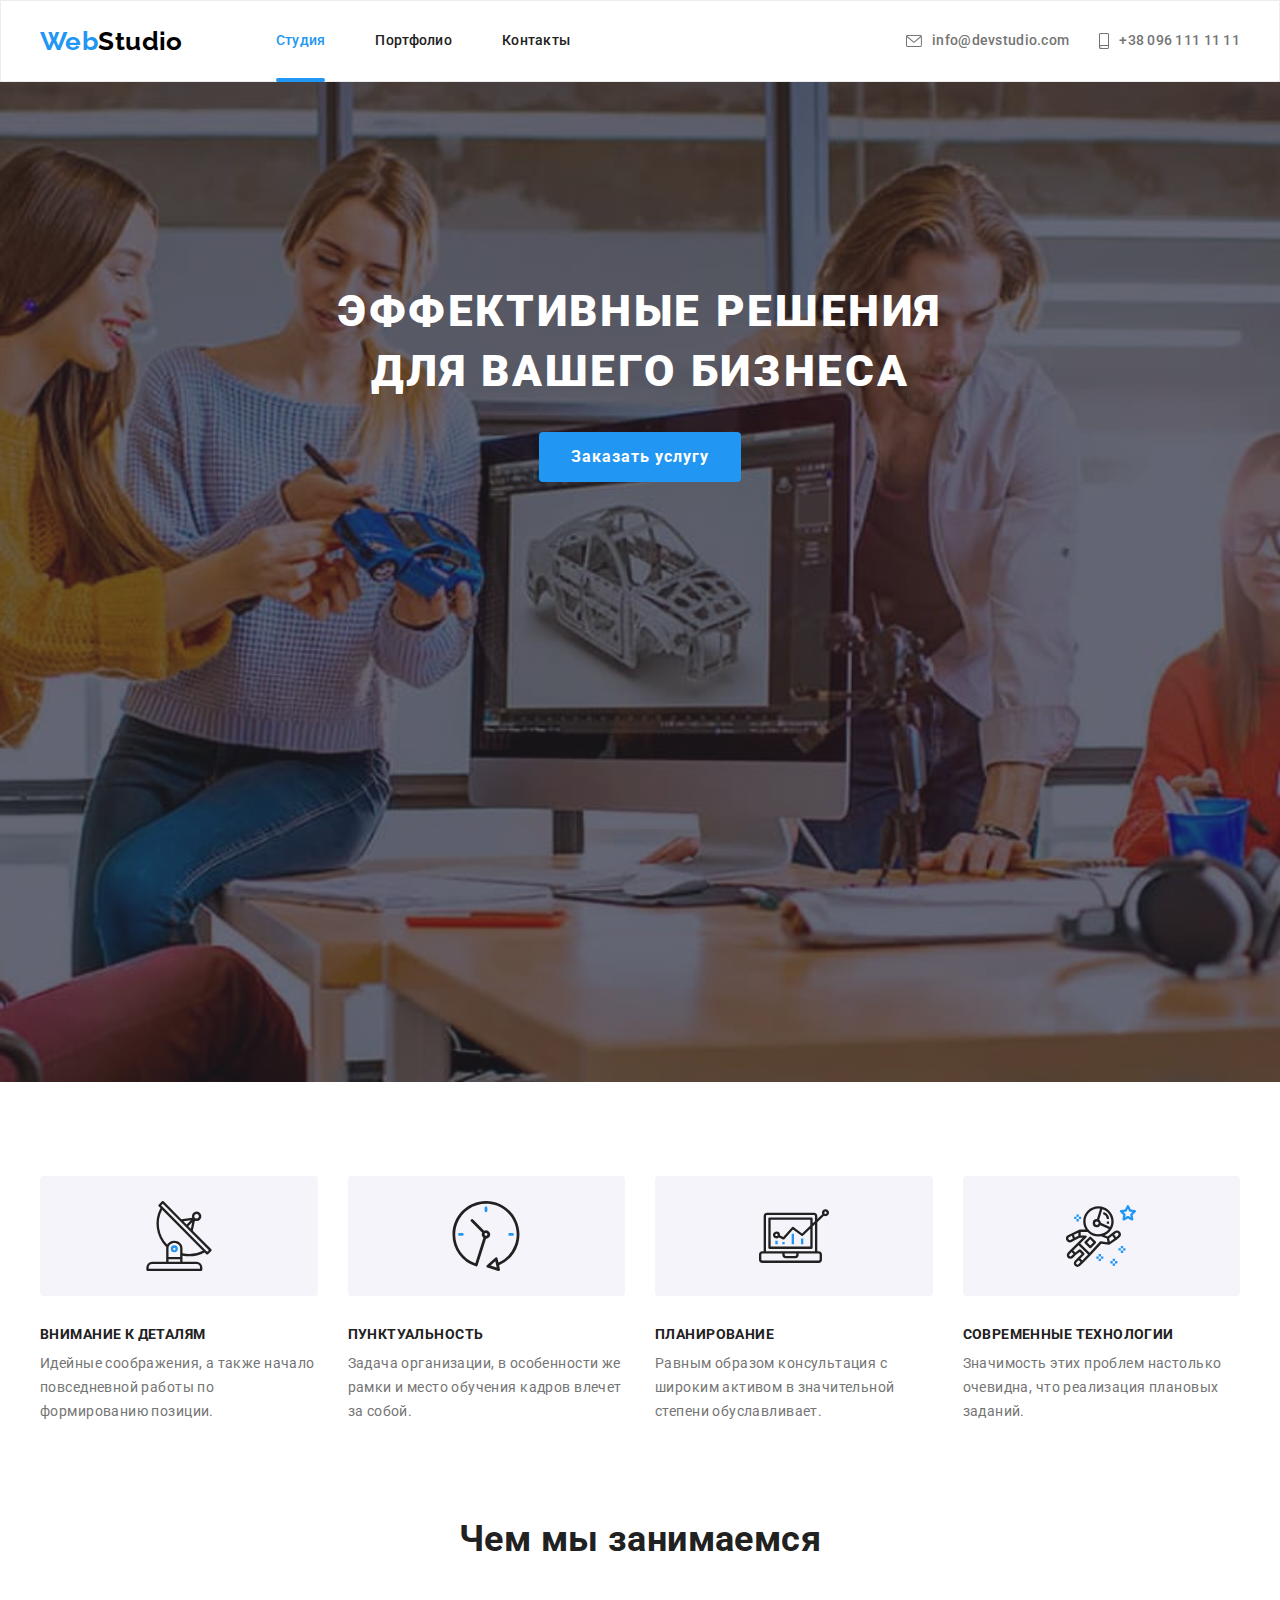
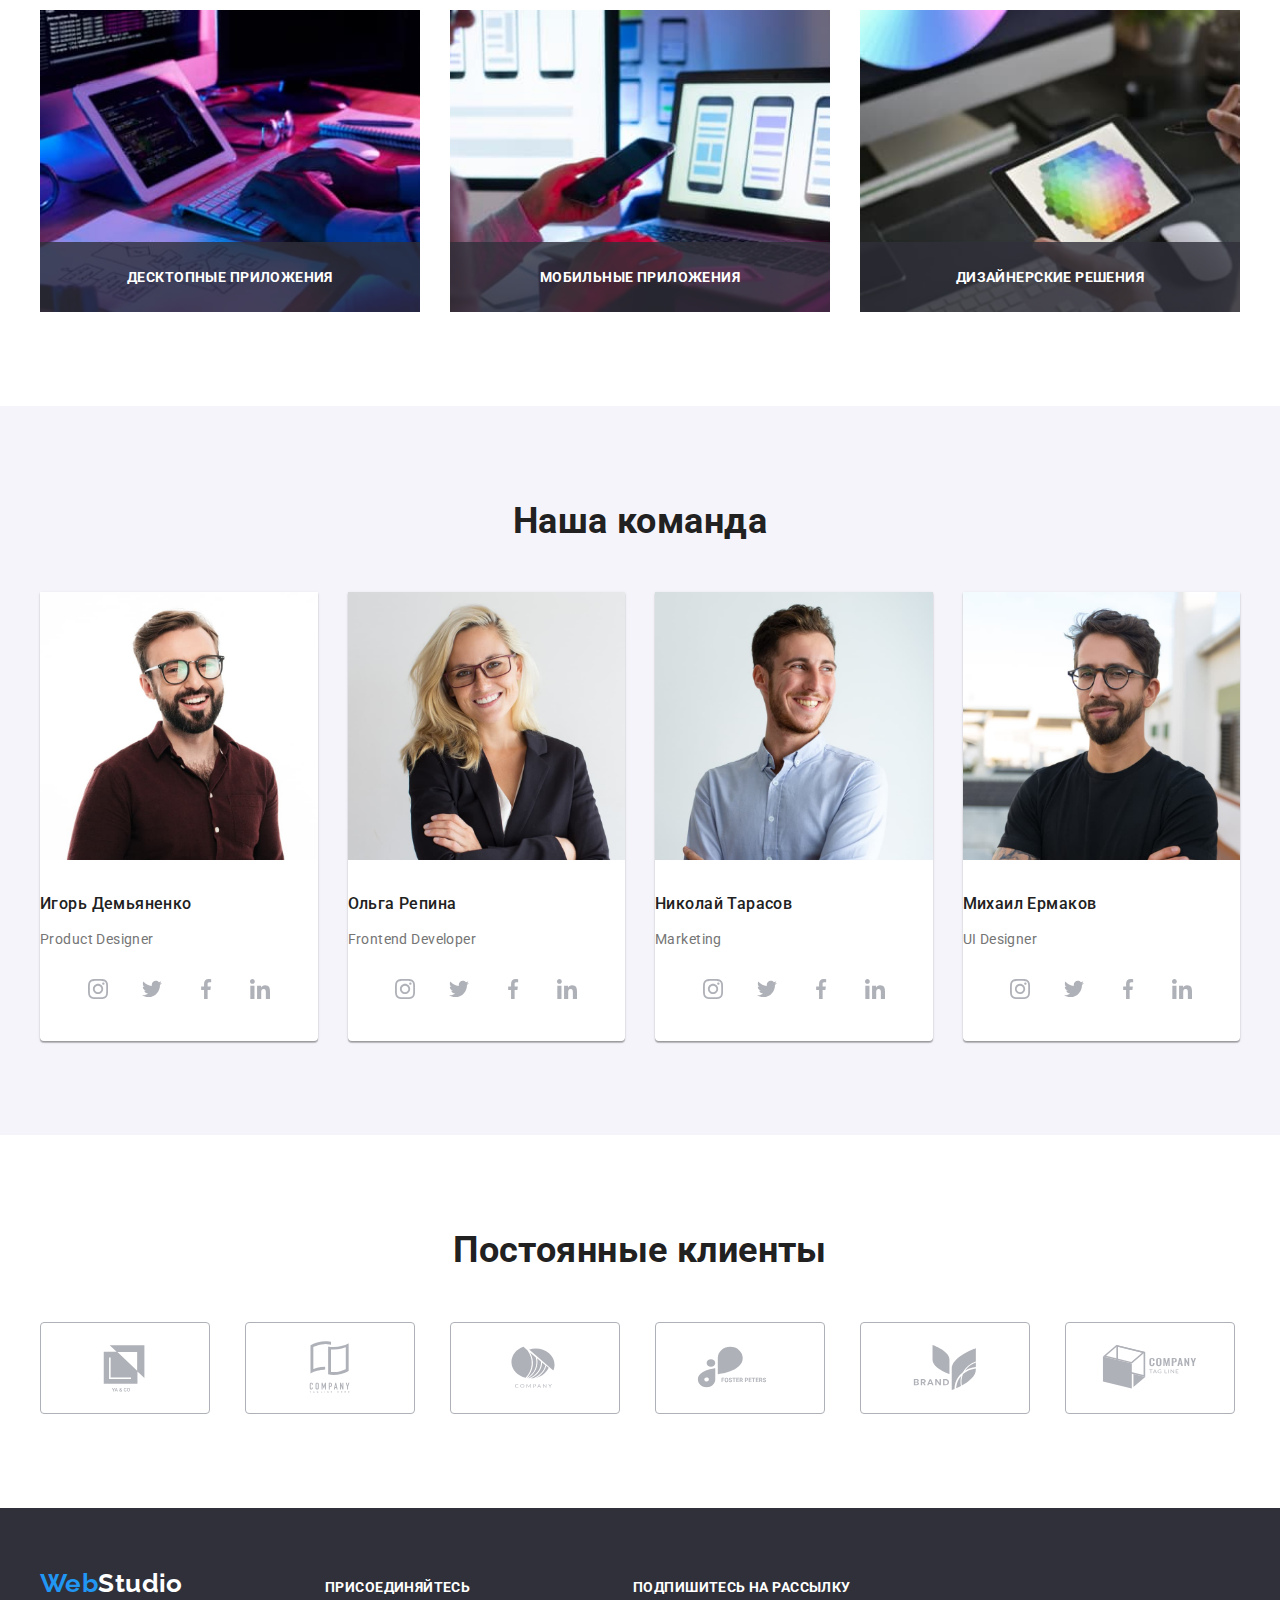
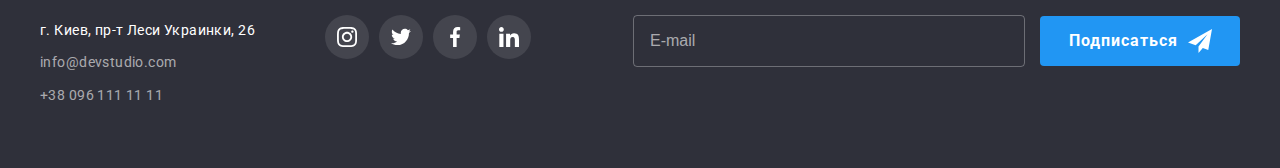
==== index.html @ 12bfe013 "добавляет BEM на хедер, героя, функции" ====
<!DOCTYPE html>
<html lang="ru">
<head>
    <meta charset="UTF-8">
    <meta http-equiv="X-UA-Compatible" content="IE=edge">
    <meta name="viewport" content="width=device-width, initial-scale=1.0">
    <title>Homework #2</title>
    <link rel="preconnect" href="https://fonts.googleapis.com">
    <link rel="preconnect" href="https://fonts.gstatic.com" crossorigin>
    <link href="https://fonts.googleapis.com/css2?family=Raleway:wght@700&family=Roboto:wght@400;500;700;900&display=swap" rel="stylesheet" />
    <link rel="stylesheet" href="https://cdnjs.cloudflare.com/ajax/libs/modern-normalize/1.1.0/modern-normalize.min.css" 
    integrity="sha512-wpPYUAdjBVSE4KJnH1VR1HeZfpl1ub8YT/NKx4PuQ5NmX2tKuGu6U/JRp5y+Y8XG2tV+wKQpNHVUX03MfMFn9Q==" 
    crossorigin="anonymous" referrerpolicy="no-referrer" />
    <link rel="stylesheet" href="./css/styles.css" />
</head>
<body>
    <!--Шапка-->
    <header class="header">
        <div class="header__container container">
            <nav class="header__nav">
                <a href="/" lang="en" class="logo link">
                    Web<span class="header__logo-part">Studio</span>
                </a>
  
                <ul class="header__list list">
                    <li class="header__item"> <a href="./index.html" class="header__link header__link--current link">Студия</a></li>
                    <li class="header__item"> <a href="./portfolio.html" class="header__link link">Портфолио</a></li>
                    <li class="header__item"> <a href="" class="header__link link">Контакты</a></li>
                </ul>
            </nav>
            <ul class="contacts list">
                <li lang="en" class="contacts__item"><a href="mailto:info@devstudio.com" class="contacts__link header__link link">
                    <svg class="contacts__icon" width="16" height="12"><use href="images/icons.svg#icon-envelope"></use></svg>
                    <span class="contacts__content">info@devstudio.com</span></a></li>
                <li class="contacts__item"><a href="tel:+380961111111" class="contacts__link header__link link">
                    <svg class="contacts__icon" width="10" height="16"><use href="images/icons.svg#icon-smartphone"></use></svg>
                    <span class="contacts__content">+38 096 111 11 11</span></a></li>
            </ul>
        </div>
    </header>
    <main>
        <!--Герой-->
        <section class="hero">
            <div class="hero__container container">
                <h1 class="hero__title title">Эффективные решения для вашего бизнеса</h1>
                <button type="button" class="button" data-modal-open>Заказать услугу</button>
            </div>
        </section>
            
        <!--Особенности-->
        <section class="features">
            <div class="features__container container">
            <h2 class="features__title title-hidden">Особенности</h2>
            <ul class="features__list list-section  list">
                <li class="features__item item">
                    <h3 class="features__title secondary-title title">Внимание к деталям</h3>
                    <p class="features__text text">Идейные соображения, а также начало повседневной работы по формированию позиции.</p>
                </li>
                <li class="features__item item">
                    <h3 class="features__title secondary-title title">Пунктуальность</h3>
                    <p class="features__text text">Задача организации, в особенности же рамки и место обучения кадров влечет за собой.</p>
                </li>
                <li class="features__item item">
                    <h3 class="features__title secondary-title title">Планирование</h3>
                    <p class="features__text text">Равным образом консультация с широким активом в значительной степени обуславливает.</p>
                </li>
                <li class="features__item item">
                    <h3 class="features__title secondary-title title">Современные технологии</h3>
                    <p class="features__text text">Значимость этих проблем настолько очевидна, что реализация плановых заданий.</p>
                </li>
            </ul>
            </div>
        </section>
        <!--Чем занимаются-->
        <section class="functions section">
            <div class="functions__container container">
            <h2 class="functions__title section-title title">Чем мы занимаемся</h2>
            <ul class="functions__section list-section list">
                <li class="functions__item item">
                    <h3 class="functions__label secondary-title title">Десктопные приложения</h3>
                    <img src="./images/box_1.jpg" alt="программирование" width="370"></li>
                <li class="functions__item item">
                    <h3 class="functions__label secondary-title title">Мобильные приложения</h3>
                    <img src="./images/box_2.jpg" alt="разработка мобильного дизайна" width="370"></li>
                <li class="functions__item item">
                    <h3 class="functions__label secondary-title title">Дизайнерские решения</h3>
                    <img src="./images/box_3.jpg" alt="подбор цветов на палитре" width="370"></li>
            </ul>
            </div>
        </section>
        <!--Команда-->
        <section class="team section">
            <div class="team__container container">
                <h2 class="team__title section-title title">Наша команда</h2>
                <ul class="team__list list-section list">
                    <li class="team__item item">
                        <img src="./images/team_card_1.jpg" alt="Член команды" width="270" class="team__foto">
                            <h3 class="team__name">Игорь Демьяненко</h3>
                            <p lang="en" class="team__text text">Product Designer</p>
                            <ul class="social-list list">
                                <li class="social-item">
                                    <a href="" class="social-link">
                                        <svg class="social-icon" width="20" height="20">
                                            <use href="./images/icons.svg#icon-instagram"></use>
                                        </svg>
                                    </a>
                                </li>
                                <li class="social-item">
                                    <a href="" class="social-link">
                                        <svg class="social-icon" width="20" height="20">
                                            <use href="./images/icons.svg#icon-twitter"></use>
                                        </svg>
                                    </a>
                                </li>
                                <li class="social-item">
                                    <a href="" class="social-link">
                                        <svg class="social-icon" width="20" height="20">
                                            <use href="./images/icons.svg#icon-facebook"></use>
                                        </svg>
                                    </a>
                                </li>
                                <li class="social-item">
                                    <a href="" class="social-link">
                                        <svg class="social-icon" width="20" height="20">
                                            <use href="./images/icons.svg#icon-linkedin"></use>
                                        </svg>
                                    </a>
                                </li>
                            </ul>
                        
                    </li>
                    <li class="team__item item">
                        <img src="./images/team_card_2.jpg" alt="Член команды" width="270" class="team__foto">
                            <h3 class="team__name">Ольга Репина</h3>
                            <p lang="en" class="team__text text">Frontend Developer</p>
                            <ul class="social-list list">
                                <li class="social-item">
                                    <a href="" class="social-link">
                                        <svg class="social-icon" width="20" height="20">
                                            <use href="./images/icons.svg#icon-instagram"></use>
                                        </svg>
                                    </a>
                                </li>
                                <li class="social-item">
                                    <a href="" class="social-link">
                                        <svg class="social-icon" width="20" height="20">
                                            <use href="./images/icons.svg#icon-twitter"></use>
                                        </svg>
                                    </a>
                                </li>
                                <li class="social-item">
                                    <a href="" class="social-link">
                                        <svg class="social-icon" width="20" height="20">
                                            <use href="./images/icons.svg#icon-facebook"></use>
                                        </svg>
                                    </a>
                                </li>
                                <li class="social-item">
                                    <a href="" class="social-link">
                                        <svg class="social-icon" width="20" height="20">
                                            <use href="./images/icons.svg#icon-linkedin"></use>
                                        </svg>
                                    </a>
                                </li>
                            </ul>
                        
                    </li>
                    <li class="team__item item">
                        <img src="./images/team_card_3.jpg" alt="Член команды" width="270" class="team__foto">
                            <h3 class="team__name">Николай Тарасов</h3>
                            <p lang="en" class="team__text text">Marketing</p>
                            <ul class="social-list list">
                                <li class="social-item">
                                    <a href="" class="social-link">
                                        <svg class="social-icon" width="20" height="20">
                                            <use href="./images/icons.svg#icon-instagram"></use>
                                        </svg>
                                    </a>
                                </li>
                                <li class="social-item">
                                    <a href="" class="social-link">
                                        <svg class="social-icon" width="20" height="20">
                                            <use href="./images/icons.svg#icon-twitter"></use>
                                        </svg>
                                    </a>
                                </li>
                                <li class="social-item">
                                    <a href="" class="social-link">
                                        <svg class="social-icon" width="20" height="20">
                                            <use href="./images/icons.svg#icon-facebook"></use>
                                        </svg>
                                    </a>
                                </li>
                                <li class="social-item">
                                    <a href="" class="social-link">
                                        <svg class="social-icon" width="20" height="20">
                                            <use href="./images/icons.svg#icon-linkedin"></use>
                                        </svg>
                                    </a>
                                </li>
                            </ul>
                        
                    </li>
                    <li class="team__item item">
                        <img src="./images/team_card_4.jpg" alt="Член команды" width="270" class="team__foto">
                            <h3 class="team__name">Михаил Ермаков</h3>
                            <p lang="en" class="team__text text">UI Designer</p>
                            <ul class="social-list list">
                                <li class="social-item">
                                    <a href="" class="social-link">
                                        <svg class="social-icon" width="20" height="20">
                                            <use href="./images/icons.svg#icon-instagram"></use>
                                        </svg>
                                    </a>
                                </li>
                                <li class="social-item">
                                    <a href="" class="social-link">
                                        <svg class="social-icon" width="20" height="20">
                                            <use href="./images/icons.svg#icon-twitter"></use>
                                        </svg>
                                    </a>
                                </li>
                                <li class="social-item">
                                    <a href="" class="social-link">
                                        <svg class="social-icon" width="20" height="20">
                                            <use href="./images/icons.svg#icon-facebook"></use>
                                        </svg>
                                    </a>
                                </li>
                                <li class="social-item">
                                    <a href="" class="social-link">
                                        <svg class="social-icon" width="20" height="20">
                                            <use href="./images/icons.svg#icon-linkedin"></use>
                                        </svg>
                                    </a>
                                </li>
                            </ul>
                        
                    </li>
                </ul>
            </div>
        </section>

        <!-- Постоянные клиенты -->
        <section class="clients section">
            <div class="container">
                <h2 class="section-title title">Постоянные клиенты</h2>
                <ul class="list-section list">
                    <li class="clients-item item">
                        <a href="" class="clients-link link">
                            <svg class="clients-icon" width="106" height="60">
                                <use href="./images/icons.svg#icon-logo_company_1"></use>
                            </svg>
                        </a></li>
                    <li class="clients-item item">
                        <a href="" class="clients-link link">
                            <svg class="clients-icon" width="106" height="60">
                                <use href="./images/icons.svg#icon-logo_company_2"></use>
                            </svg>
                        </a></li>
                    <li class="clients-item item">
                        <a href="" class="clients-link link">
                            <svg class="clients-icon" width="106" height="60">
                                <use href="./images/icons.svg#icon-logo_company_3"></use>
                            </svg>
                        </a></li>
                    <li class="clients-item item">
                        <a href="" class="clients-link link">
                            <svg class="clients-icon" width="106" height="60">
                                <use href="./images/icons.svg#icon-logo_company_4"></use>
                            </svg>
                        </a></li>
                    <li class="clients-item item">
                        <a href="" class="clients-link link">
                            <svg class="clients-icon" width="106" height="60">
                                <use href="./images/icons.svg#icon-logo_company_5"></use>
                            </svg>
                        </a></li>
                    <li class="clients-item item">
                        <a href="" class="clients-link link">
                            <svg class="clients-icon" width="106" height="60">
                                <use href="./images/icons.svg#icon-logo_company_6"></use>
                            </svg>
                        </a></li>
                </ul>
            </div>
        </section>
    </main>
    <!--Подвал-->
    <footer class="footer">
        <div class="footer-container container">
            <div class="footer-box">
                <a href="/" lang="en" class="link logo">
                    Web<span class="footer__logo-part">Studio</span>
                </a>
                <address class="address">
                    <ul class="address-list list">
                        <li class="address-item"><a href="https://goo.gl/maps/B9Vz4qunZjv2nFq8A" target="_blank" rel="noreferrer noopener" class="address-link link adds">г. Киев, пр-т Леси Украинки, 26</a></li>
                        <li lang="en" class="address-item" ><a href="mailto:info@devstudio.com" class="address-link link">info@devstudio.com</a></li>
                        <li class="address-item"><a href="tel:+380961111111" class="address-link link">+38 096 111 11 11</a></li>
                    </ul>  
                </address>
            </div>
            <div class="footer-social footer-box">
                <h3 class="footer-title secondary-title title">присоединяйтесь</h3>
                <ul class="social-list list">
                    <li class="social-item">
                        <a href="" class="social-link">
                            <svg class="social-icon" width="20" height="20">
                                <use href="./images/icons.svg#icon-instagram"></use>
                            </svg>
                        </a>
                    </li>
                    <li class="social-item">
                        <a href="" class="social-link">
                            <svg class="social-icon" width="20" height="20">
                                <use href="./images/icons.svg#icon-twitter"></use>
                            </svg>
                        </a>
                    </li>
                    <li class="social-item">
                        <a href="" class="social-link">
                            <svg class="social-icon" width="20" height="20">
                                <use href="./images/icons.svg#icon-facebook"></use>
                            </svg>
                        </a>
                    </li>
                    <li class="social-item">
                        <a href="" class="social-link">
                            <svg class="social-icon" width="20" height="20">
                                <use href="./images/icons.svg#icon-linkedin"></use>
                            </svg>
                        </a>
                    </li>
                </ul>
            </div>
            <form action="#" class="footer-form">
                <p class="footer-title secondary-title title">Подпишитесь на рассылку</p>
                <input class="footer-form-input" type="email" placeholder="E-mail">
                <button type="submit" class="footer-form-btn hero-button button">Подписаться
                        <svg class="footer-form-icon" width="24" height="24">
                            <use href="./images/icons.svg#icon-send"></use>
                        </svg>
                </button>
            </form>
        </div>
    </footer>

    <!-- Модальное окно -->
    <div class="backdrop is-hidden" data-modal>
        <div class="modal">
            <button type="button" class="btn-close" data-modal-close>
                <svg class="btn-close-icon" width="18" height="18">
                    <use href="./images/icons.svg#icon-close-btn"></use>
                </svg>
            </button>

        <form action="#" class="form">
            <p class="form-title">Оставьте свои данные, мы вам перезвоним</p>
            <div class="form-field">
                <label for="name" class="form-label">Имя</label>
                <input type="text" class="form-input" name="name" id="name">
                    <svg class="form-icon" width="18" height="18">
                        <use href="./images/icons.svg#icon-person"></use>
                    </svg>
            </div>

            <div class="form-field">
                <label for="tel" class="form-label">Телефон</label>
                <input type="tel" class="form-input" name="tel" id="tel">
                    <svg class="form-icon" width="18" height="18">
                        <use href="./images/icons.svg#icon-phone"></use>
                    </svg>
            </div>

            <div class="form-field">
                <label for="mail" class="form-label">Почта</label>
                <input type="email" class="form-input" name="mail" id="mail">
                    <svg class="form-icon" width="18" height="18">
                        <use href="./images/icons.svg#icon-email"></use>
                    </svg>
            </div>

            <div class="form-field comment">
                <label for="comment" class="form-label">Комментарий</label>
                <textarea class="form-comment" name="comment" id="comment" rows="10" placeholder="Введите текст"></textarea>
            </div>

            <label class="form-policy">
                <input class="checkbox" type="checkbox" name="policy">
                <span class="checkbox-icon">
                </span>
                Соглашаюсь с рассылкой и принимаю <a href="">Условия договора</a>
            </label>
            
            <button type="submit" class="form-btn hero-button button">Отправить</button>
        </form>
        </div>
    </div>

    <script src="./js/modal.js"></script>
    
</body>
</html>
---- css/styles.css ----
/* цвет заголовков #212121 */
/* цвет текста #757575 */
/* белый  #FFFFFF */
/* акцент #2196F3*/

:root {
    --primary-text-color: #757575;
    --title-text-color: #212121;
    --accent-color: #2196F3;
    --primery-bg-color: #FFFFFF;
    --secondary-bg-color: #2F303A;
    --additional-bg-color: #F5F4FA;
    --header-logo-color: #000;
    --social-icon-color: #AFB1B8;
    --overlay-color: rgba(33, 150, 243, 0.9);
    --functions-bg-color: rgba(47, 48, 58, 0.8);
    --gradient-color: rgba(47, 48, 58, 0.4);
    --address-color: rgba(255, 255, 255, 0.6);
    --social-link-bg-color: rgba(255, 255, 255, 0.1);
    --backdrop-bg-color: rgba(0, 0, 0, 0.2);
    --textarea-color: rgba(117, 117, 117, 0.5);
    --form-border-color: rgba(33, 33, 33, 0.2);
    --card-gap: 30px;
    --card-item: 3;
    --timing-function: cubic-bezier(0.4, 0, 0.2, 1);
    --transit-time: 250ms;
} 

/* Reset */

p, h1, h2, h3 {
    margin: 0;
}

.link {
    display: block;
    text-decoration: none;
    color: inherit;
}
 
.list {
    list-style: none;
    padding: 0;
    margin: 0;
}

.list-section {
    display: flex;
    flex-wrap: wrap;
    margin-top: calc(-1 * var(--card-gap));
    margin-left: calc(-1 * var(--card-gap));
}

img {
    display: block;
    width: 100%;
    height: auto;
}

input,
textarea {
    outline: none;
}

body {
    margin: 0;
    color: var(--primary-text-color);
    background-color: var(--primery-bg-color);
    font-family: 'Roboto', sans-serif;
    font-style: normal;
    font-weight: 400;
    font-size: 14px;
    line-height: 1.71;
    letter-spacing: 0.03em;
}

.title {
    color: var(--title-text-color);
    padding: 0;
    margin: 0;

}

.title-hidden {
    position: absolute;
    white-space: nowrap;
    width: 1px;
    height: 1px;
    margin: -1px;
    padding: 0;
    overflow: hidden;
    border: 0;
    clip: rect(0 0 0 0);
    clip-path: inset(50%);
}

.button { 
    padding: 10px 32px;
    cursor: pointer;
    border-radius: 4px;
    border-width: 0;
    font-weight: 700;
    font-size: 16px;
    line-height: 1.87;
    align-items: center;
    letter-spacing: 0.06em;
    font-family: inherit;
    color: var(--primery-bg-color);
    background-color: var(--accent-color);
    transition: background-color var(--transit-time) var(--timing-function);
} 

.button:hover,
.button:focus {
    background-color: #188CE8;   
}

.container {
    margin-left: auto;
    margin-right: auto;
    width: 1200px;
    padding-left: 15px;
    padding-right: 15px;
}



/* -------- Header ------- */

.header {
    border: 1px solid #ECECEC;
}

.header__container {
    display: flex;
    align-items: center;
}

.header__nav {
    display: flex;
    align-items: center;
}


/* Logo */

.logo {
    color: var(--accent-color);
    font-family: "Raleway", sans-serif;
    font-weight: 700;
    font-size: 26px;
    line-height: 1.19;
}

.header__logo-part {
    color: var(--header-logo-color);
}


/* navigation */

.header__list {
    display: flex;
    align-items: center;
    margin-left: 93px;
    color: var(--title-text-color);
}

.header__item:not(:last-child) {
    margin-right: 50px;
}

.header__link {
    position: relative;
    padding-top: 32px;
    padding-bottom: 32px;
    font-weight: 500;
    font-size: 14px;
    line-height: 1.14;
    letter-spacing: 0.02em;
    transition: color var(--transit-time) var(--timing-function);
}

.header__link--current::after {
    position: absolute;
    display: block;
    left: 0;
    bottom: -1px;
    content: "";
    height: 4px;
    width: 100%;
    background-color: currentColor;
    border-radius: 2px;
}

.header__link:hover,
.header__link:focus,
.header__link--current {
    color: var(--accent-color);
}

/* contacts header*/

.contacts {
    display: flex;
    align-items: center;
    margin-left: auto;
} 

.contacts__item:not(:last-child) {
    margin-right: 30px;
}

.contacts__link {
    display: flex;
    align-items: center;
}

.contacts__icon {
    margin-right: 10px;
    fill: currentColor;
}

/* Section hero */

.hero {
    padding-top: 200px;
    padding-bottom: 200px;
    text-align: center;
    max-width: 1600px;
    height: 600px;
    margin-left: auto;
    margin-right: auto;
    background-color: var(--secondary-bg-color);
    background-image: 
    linear-gradient(var(--gradient-color), var(--gradient-color)),
    url('../images/overlay_img.jpg');
    background-repeat: no-repeat;
    background-position: center;
    background-size: cover;
}
.hero__title {
    max-width: 696px;
    margin-bottom: 30px;
    margin-right: auto;
    margin-left: auto;
    color: var(--primery-bg-color);
    font-weight: 900;
    font-size: 44px;
    line-height: 1.36;
    letter-spacing: 0.06em;
    text-transform: uppercase;
}


/* Section features */

.features {
    padding-top: 94px;
    --card-item: 4;
}

.features__item::before {
    display: block;
    content: "";
    height: 120px;
    border-radius: 4px;
    margin-bottom: var(--card-gap);
    background-size: 70px;
    background-repeat: no-repeat;
    background-position: center;
    background-color: var(--additional-bg-color);
}

.features__item:nth-child(1)::before {
    background-image: url('../images/antenna.svg');
}
.features__item:nth-child(2)::before {
    background-image: url('../images/clock.svg');
}
.features__item:nth-child(3)::before {
    background-image: url('../images/diagram.svg');
}
.features__item:nth-child(4)::before {
    background-image: url('../images/astronaut.svg');
}

.item {
    flex-basis: calc(100% / var(--card-item) - var(--card-gap));
    margin-top: var(--card-gap);
    margin-left: var(--card-gap);
} 

.secondary-title {
    margin-bottom: 10px;
    font-size: 14px;
    line-height: 1.17;
    text-transform: uppercase;
}

/* Section functions */

.section {
    padding-top: 94px;
    padding-bottom: 94px;
}

.section-title {
    margin-bottom: 50px;
    font-size: 36px;
    line-height: 1.17;
    text-align: center;
}

.functions__item {
    position: relative;
}

.functions__label {
    position: absolute;
    bottom: 0;
    margin-bottom: 0;
    text-align: center;
    padding: 27px 0;
    width: 100%;
    color: var(--primery-bg-color);
    background-color: var(--functions-bg-color);
}


/* Section team */ 

.team {
    background-color: var(--additional-bg-color);
    --card-item: 4;
}

.team__item {
    background-color: var(--primery-bg-color);
    padding-bottom: 30px;
    box-shadow: 0px 1px 3px rgba(0, 0, 0, 0.12), 0px 1px 1px rgba(0, 0, 0, 0.14), 0px 2px 1px rgba(0, 0, 0, 0.2);
    border-radius: 0px 0px 4px 4px;
}

.team__foto {
    margin-bottom: var(--card-gap);
}

.team__name {
    margin-bottom: 10px;
    color: var(--title-text-color);
    font-weight: 500;
}

.team-text,
.team-name {
    font-size: 16px;
    line-height: 1.19;
    text-align: center;
}

/* Social */

.social-list {
    display: flex;
    justify-content: center;
    margin-top: 16px;
}

.social-item:not(:last-child) {
    margin-right: 10px;
}

.social-link {
    display: flex;
    justify-content: center;
    align-items: center;
    width: 44px;
    height: 44px;
    border-radius: 50%;
    background-color: var(--primery-bg-color);
    color: var(--social-icon-color);
    transition: background-color var(--transit-time) var(--timing-function),
    color var(--transit-time) var(--timing-function);
}

.social-icon {
    fill: currentColor;
}

.social-link:hover,
.social-link:focus {
    background-color: var(--accent-color);
    color: var(--primery-bg-color);
}


/* Section clients */

.clients {
    --card-item: 6; 
}

.clients-link {
    display: flex;
    justify-content: center;
    align-items: center;
    width: 170px;
    height: 92px;
    border: 1px solid var(--social-icon-color);
    box-sizing: border-box;
    border-radius: 4px;
    color: var(--social-icon-color);
    transition: border-color var(--transit-time) var(--timing-function),
    color var(--transit-time) var(--timing-function);
}

.clients-icon {
    fill: currentColor;
}

.clients-link:hover,
.clients-link:focus {
    border-color: var(--accent-color);
    color: var(--accent-color);
}


/*--- footer ---*/

.footer {
    padding-top: 60px;
    padding-bottom: 60px;
    background-color: var(--secondary-bg-color);
}

.footer-container {
    display: flex;
    align-items: baseline;
}

.footer-box + .footer-box {
    margin-left: 70px;
}

.footer .logo {
    display: block;
    margin-bottom: 20px;
}

.footer__logo-part {
    color: var(--primery-bg-color);
}

.address {
    font-style: normal;
    font-size: 14px;
    line-height: 1.71;
}
.address-item:not(:last-child) {
    margin-bottom: 9px;
}
.address-link {
    color: var(--address-color);
    transition: color var(--transit-time) var(--timing-function);
}
.address-link.adds {
    color: var(--primery-bg-color);
}
.address-link:hover, 
.address-link:focus {
    color: var(--accent-color);
}

.footer-title {
    font-weight: 700;
    color: var(--primery-bg-color);
    margin-bottom: 20px;
}

.footer-social .social-link {
    background-color: var(--social-link-bg-color);
    color: var(--primery-bg-color);
    transition: background-color var(--transit-time) var(--timing-function);
}

.footer-social .social-link:hover,
.footer-social .social-link:focus {
    background-color: var(--accent-color);
}

/* footer-form */

.footer-form {
    margin-left: auto;
}

.footer-form-input::placeholder,
.footer-form-input {
    font-size: 16px;
    line-height: 1.25;
    color: var(--address-color);
}

.footer-form-input {
    min-width: 358px;
    padding: 15px 16px;
    border: 1px solid rgba(255, 255, 255, 0.3);
    border-radius: 4px;
    background-color: inherit;
    color: var(--primery-bg-color);
    transition: border var(--transit-time) var(--timing-function);
}

.footer-form-input:focus,
.footer-form-input:hover {
    border: 1px solid var(--accent-color);
}

.footer-form-btn {
    position: relative;
    margin-left: 12px;
    padding-left: 29px;
    padding-right: 62px;
}

.footer-form-icon {
    position: absolute;
    top: 50%;
    transform: translateY(-50%);
    margin-left: 10px;
}

/*--- modal window ---*/

.backdrop {
    position: fixed;
    top: 0;
    left: 0;
    width: 100%;
    height: 100%;
    background-color: var(--backdrop-bg-color);

    transition: visibility var(--transit-time) var(--timing-function),
    opacity var(--transit-time) var(--timing-function);
} 

.backdrop.is-hidden {
    visibility: hidden;
    opacity: 0;
    pointer-events: none;
}

.backdrop.is-hidden .modal {
    transform: translate(-50%, -50%) scale(1.1);
}

.modal,
.btn-close-icon {
    position: absolute;
    top: 50%;
    left: 50%;
}

.modal {
    width: 528px;
    min-height: 581px;
    padding: 40px;
    background-color: var(--primery-bg-color);
    border-radius: 4px;

    transform: translate(-50%, -50%) scale(1);
    transition: transform var(--transit-time) var(--timing-function);
}

.btn-close {
    position: absolute;
    top: 8px;
    right: 8px;
    width: 30px;
    height: 30px;
    padding: 0;
    margin-left: auto;
    background-color: var(--primery-bg-color);
    border: 1px solid rgba(0, 0, 0, 0.1);
    border-radius: 50%;
    color: var(--header-logo-color);
    transition: border-color var(--transit-time) var(--timing-function),
    color var(--transit-time) var(--timing-function);
}

.btn-close-icon {
    fill: currentColor;
    transform: translate(-50%, -50%); 
} 

.btn-close:hover,
.btn-close:focus {
    color: var(--accent-color);
}

/* Forma */

.form-title {
    margin-bottom: 12px;
    font-weight: 700;
    font-size: 20px;
    line-height: 1.15;
    text-align: center;
    color: var(--title-text-color);
}

.form-field {
    position: relative;
    display: flex;
    flex-direction: column;
    margin-bottom: 10px;
}

.form-label {
    margin-bottom: 4px;
    font-size: 12px;
    line-height: 1.17;
    letter-spacing: 0.01em;
}

.form-input {
    padding: 12px 11px 12px 42px;
    border: 1px solid var(--form-border-color);
    border-radius: 4px;
    transition: border var(--transit-time) var(--timing-function);
}

.form-input:focus,
.form-input:hover {
    border: 1px solid var(--accent-color);
}

.form-input:focus + .form-icon,
.form-input:hover + .form-icon {
    color: var(--accent-color);
}

.form-icon {
    position: absolute;
    top: 50%;
    left: 12px;
    display: inline-block;
    color: var(--title-text-color);
    fill: currentColor;
    transition: color var(--transit-time) var(--timing-function);
}

.form-field.comment {
    margin-bottom: 20px;
}

.form-comment::placeholder {
    font-size: 14px;
    line-height: 1.14;
    letter-spacing: 0.01em;
    color: var(--textarea-color);
}

.form-comment {
    resize: none;
    padding: 12px 16px;
    border: 1px solid var(--form-border-color);
    border-radius: 4px;
    transition: border var(--transit-time) var(--timing-function);
}

.form-comment:focus,
.form-comment:hover {
    border: 1px solid var(--accent-color); 
}

.form-policy {
    display: flex;
    justify-content: center;
    align-items: center;
    margin-bottom: 30px;
}

.checkbox {
    position: absolute;
    width: 1px;
    height: 1px;
    margin: -1px;
    border: 0;
    padding: 0;
    clip: rect(0 0 0 0);
    overflow: hidden;
}

.checkbox-icon {
    display: inline-block;
    width: 16px;
    height: 15px;
    border: 2px solid var(--title-text-color);
    border-radius: 2px;
    margin-right: 7px;
    transition: border var(--transit-time) var(--timing-function);
}

.checkbox:checked + .checkbox-icon {
    background-image: url(../images/icon-check.svg);
    background-size: contain;
    background-color: #fff;
    background-origin: border-box;
    border: 2px solid var(--accent-color);
}

.checkbox:focus + .checkbox-icon,
.checkbox:hover + .checkbox-icon {
    border: 2px solid var(--accent-color);
}

.form-policy a {
    margin-left: 5px;
    color: var(--accent-color);
}

.form-btn {
    display: block;
    margin-left: auto;
    margin-right: auto;
    padding-left: 56px;
    padding-right: 55px;
    
}


/*-------------- Page portfolio ------------ */

/* filter */

.filter-list {
    display: flex;
    justify-content: center;
    margin-bottom: 50px;
}

.filter-item:not(:last-child) {
    margin-right: 8px;
}
    
.filter-button {
    padding: 6px 22px;
    color: var(--title-text-color);
    background-color: var(--additional-bg-color);
    font-weight: 500;
    font-size: 16px;
    line-height: 1.62;
    text-align: center;
    letter-spacing: 0.03em;
    transition: background-color var(--transit-time) var(--timing-function),
    color var(--transit-time) var(--timing-function),
    box-shadow var(--transit-time) var(--timing-function);
}

.filter-button:hover,
.filter-button:focus,
.current-btn {
    color: var(--primery-bg-color);
    background-color: var(--accent-color);
    box-shadow: 0px 3px 1px rgba(0, 0, 0, 0.1), 0px 1px 2px rgba(0, 0, 0, 0.08), 0px 2px 2px rgba(0, 0, 0, 0.12);
}

/* project */

.project-thumb {
    position: relative;
    overflow: hidden;
}


.project-link:hover .project-thumb-text,
.project-link:focus .project-thumb-text {
    transform: translateY(0);
}

.project-thumb-text {
    position: absolute;
    top: 0;
    left: 0;
    height: 100%;
    padding: 63px 24px;
    
    background-color: var(--overlay-color);
    color: var(--primery-bg-color);
    font-size: 18px;
    line-height: 1.56;

    transform: translateY(100%);
    transition: transform var(--transit-time) var(--timing-function);
}


.project-caption {
    padding: 20px 24px;
    border: 1px solid #EEEEEE;
    border-top: 0;
}

.project-title {
    font-size: 18px;
    line-height: 2;
    letter-spacing: 0.06em;   
} 

.project-text {
    margin-top: 4px;
    color: inherit;
    font-size: 16px;
    line-height: 1.87;
}

.project-link {
    transition: box-shadow var(--transit-time) var(--timing-function);
}

.project-link:hover,
.project-link:focus {
    box-shadow: 0px 1px 1px rgba(0, 0, 0, 0.12), 0px 4px 4px rgba(0, 0, 0, 0.06), 1px 4px 6px rgba(0, 0, 0, 0.16);
}
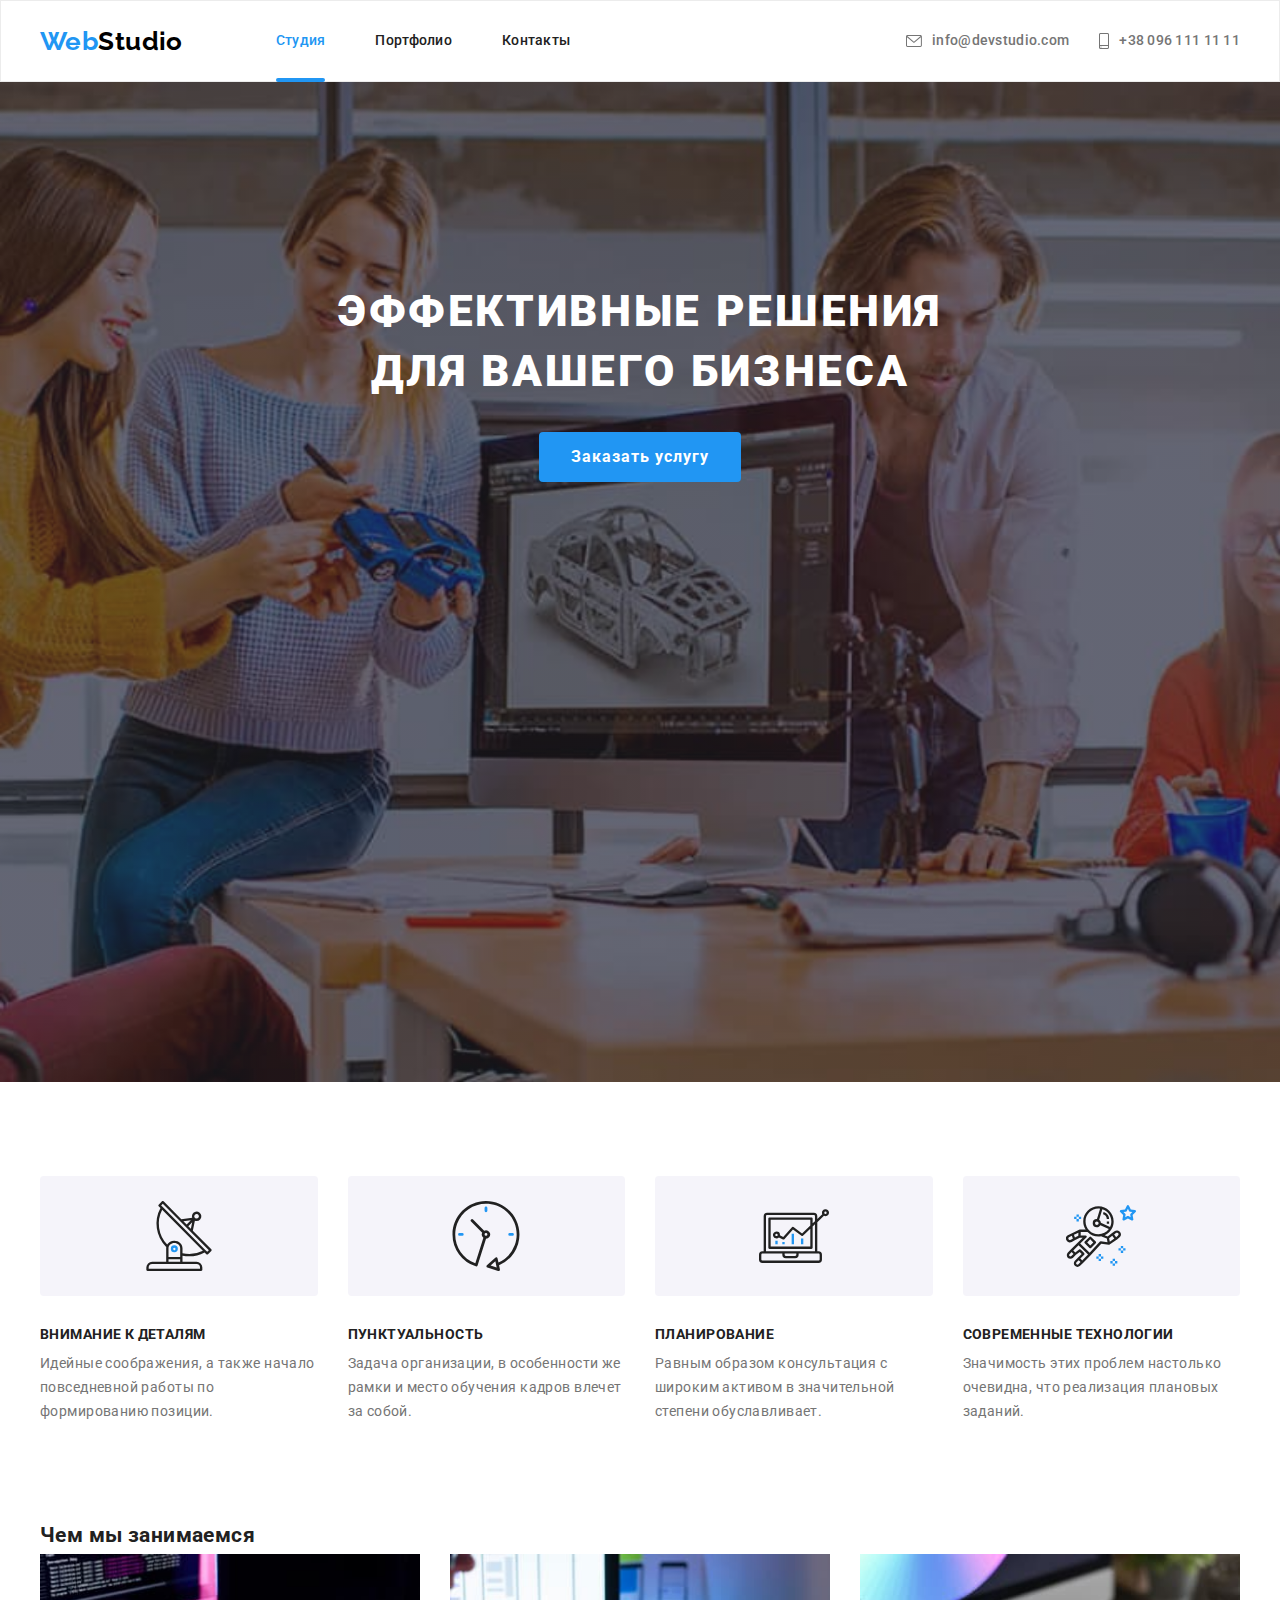
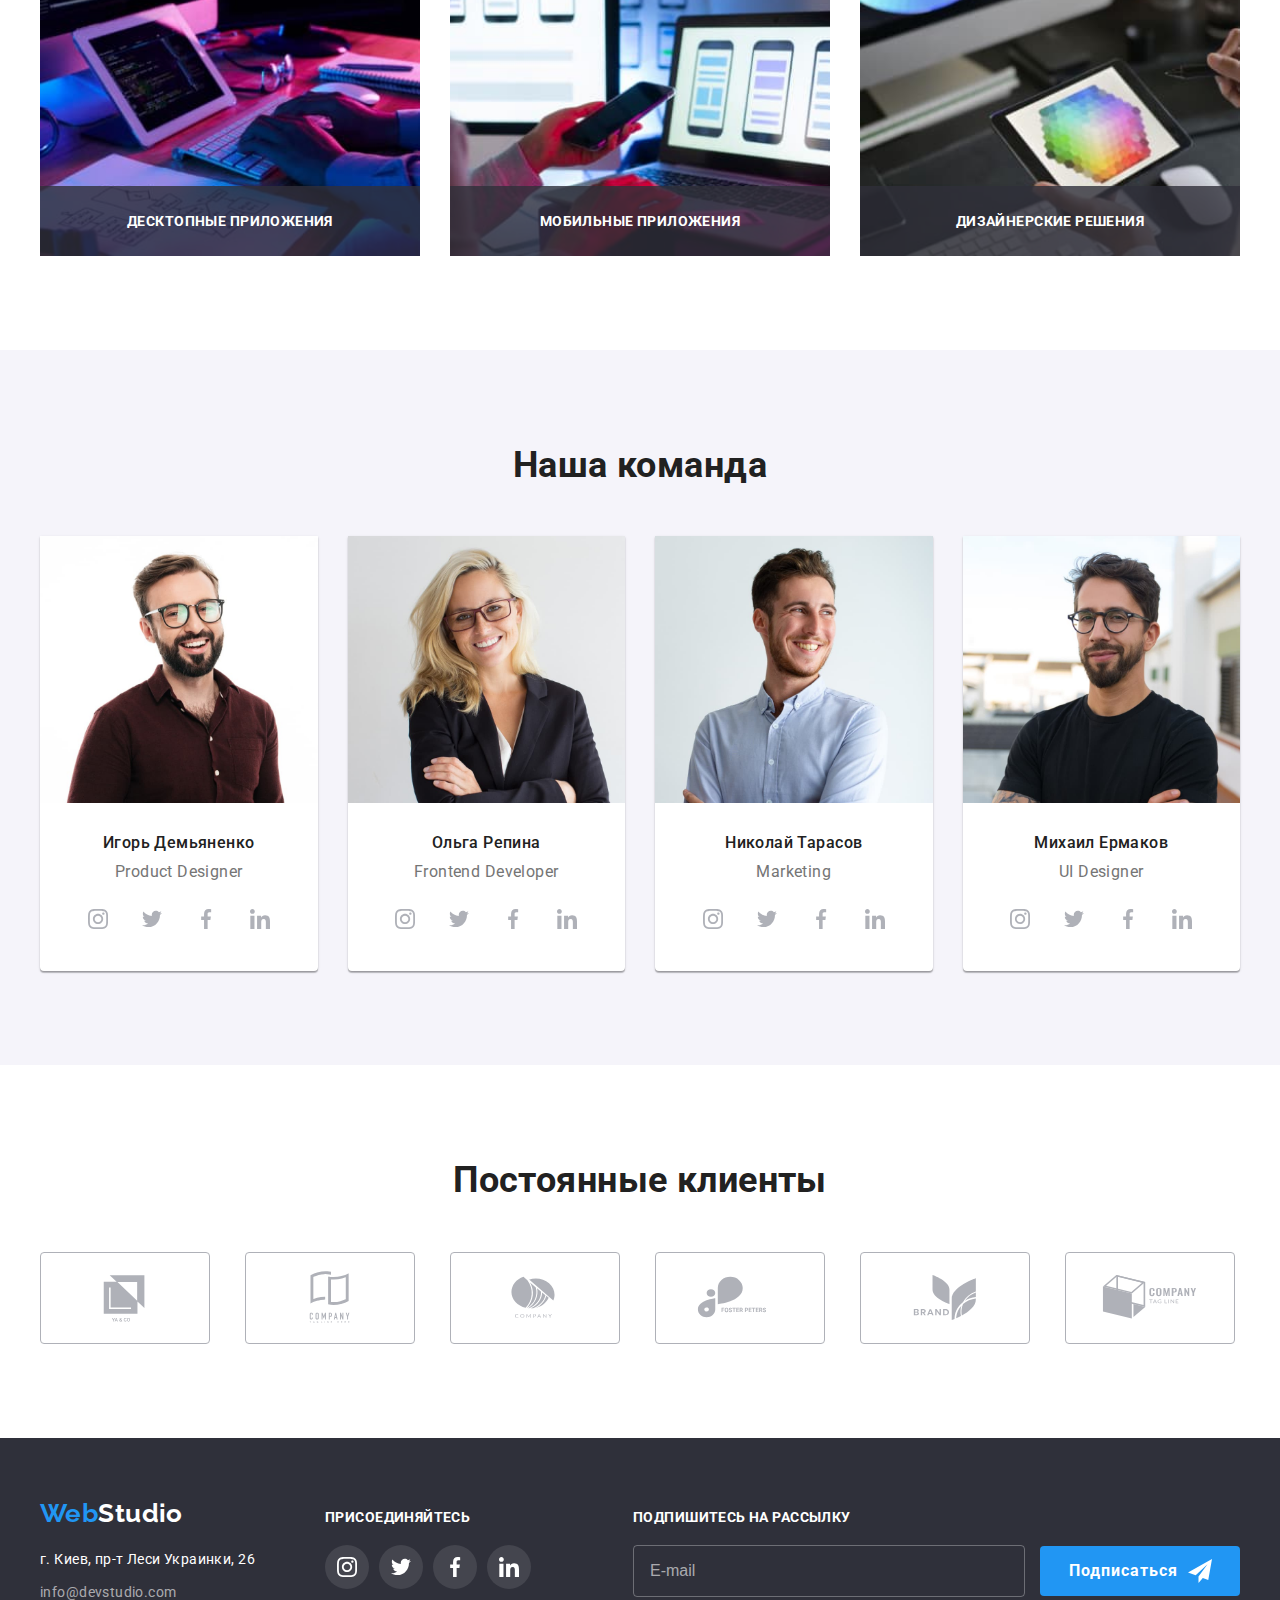
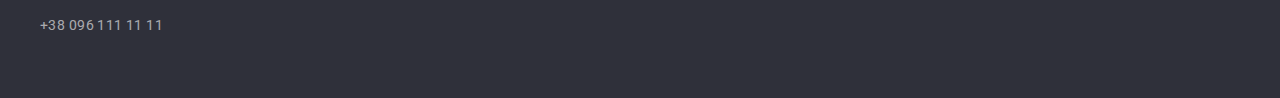
==== commit 3be538d7: "добавляет BEM сайта" ====
--- a/index.html
+++ b/index.html
@@ -53,19 +53,19 @@
             <h2 class="features__title title-hidden">Особенности</h2>
             <ul class="features__list list-section  list">
                 <li class="features__item item">
-                    <h3 class="features__title secondary-title title">Внимание к деталям</h3>
+                    <h3 class="features__title title--secondary title">Внимание к деталям</h3>
                     <p class="features__text text">Идейные соображения, а также начало повседневной работы по формированию позиции.</p>
                 </li>
                 <li class="features__item item">
-                    <h3 class="features__title secondary-title title">Пунктуальность</h3>
+                    <h3 class="features__title title--secondary title">Пунктуальность</h3>
                     <p class="features__text text">Задача организации, в особенности же рамки и место обучения кадров влечет за собой.</p>
                 </li>
                 <li class="features__item item">
-                    <h3 class="features__title secondary-title title">Планирование</h3>
+                    <h3 class="features__title title--secondary title">Планирование</h3>
                     <p class="features__text text">Равным образом консультация с широким активом в значительной степени обуславливает.</p>
                 </li>
                 <li class="features__item item">
-                    <h3 class="features__title secondary-title title">Современные технологии</h3>
+                    <h3 class="features__title title--secondary title">Современные технологии</h3>
                     <p class="features__text text">Значимость этих проблем настолько очевидна, что реализация плановых заданий.</p>
                 </li>
             </ul>
@@ -77,13 +77,13 @@
             <h2 class="functions__title section-title title">Чем мы занимаемся</h2>
             <ul class="functions__section list-section list">
                 <li class="functions__item item">
-                    <h3 class="functions__label secondary-title title">Десктопные приложения</h3>
+                    <h3 class="functions__label title--secondary title">Десктопные приложения</h3>
                     <img src="./images/box_1.jpg" alt="программирование" width="370"></li>
                 <li class="functions__item item">
-                    <h3 class="functions__label secondary-title title">Мобильные приложения</h3>
+                    <h3 class="functions__label title--secondary title">Мобильные приложения</h3>
                     <img src="./images/box_2.jpg" alt="разработка мобильного дизайна" width="370"></li>
                 <li class="functions__item item">
-                    <h3 class="functions__label secondary-title title">Дизайнерские решения</h3>
+                    <h3 class="functions__label title--secondary title">Дизайнерские решения</h3>
                     <img src="./images/box_3.jpg" alt="подбор цветов на палитре" width="370"></li>
             </ul>
             </div>
@@ -91,37 +91,37 @@
         <!--Команда-->
         <section class="team section">
             <div class="team__container container">
-                <h2 class="team__title section-title title">Наша команда</h2>
+                <h2 class="team__title title--primary title">Наша команда</h2>
                 <ul class="team__list list-section list">
                     <li class="team__item item">
                         <img src="./images/team_card_1.jpg" alt="Член команды" width="270" class="team__foto">
                             <h3 class="team__name">Игорь Демьяненко</h3>
                             <p lang="en" class="team__text text">Product Designer</p>
-                            <ul class="social-list list">
-                                <li class="social-item">
-                                    <a href="" class="social-link">
-                                        <svg class="social-icon" width="20" height="20">
+                            <ul class="social list">
+                                <li class="social__item">
+                                    <a href="" class="social__link">
+                                        <svg class="social__icon" width="20" height="20">
                                             <use href="./images/icons.svg#icon-instagram"></use>
                                         </svg>
                                     </a>
                                 </li>
-                                <li class="social-item">
-                                    <a href="" class="social-link">
-                                        <svg class="social-icon" width="20" height="20">
+                                <li class="social__item">
+                                    <a href="" class="social__link">
+                                        <svg class="social__icon" width="20" height="20">
                                             <use href="./images/icons.svg#icon-twitter"></use>
                                         </svg>
                                     </a>
                                 </li>
-                                <li class="social-item">
-                                    <a href="" class="social-link">
-                                        <svg class="social-icon" width="20" height="20">
+                                <li class="social__item">
+                                    <a href="" class="social__link">
+                                        <svg class="social__icon" width="20" height="20">
                                             <use href="./images/icons.svg#icon-facebook"></use>
                                         </svg>
                                     </a>
                                 </li>
-                                <li class="social-item">
-                                    <a href="" class="social-link">
-                                        <svg class="social-icon" width="20" height="20">
+                                <li class="social__item">
+                                    <a href="" class="social__link">
+                                        <svg class="social__icon" width="20" height="20">
                                             <use href="./images/icons.svg#icon-linkedin"></use>
                                         </svg>
                                     </a>
@@ -133,31 +133,31 @@
                         <img src="./images/team_card_2.jpg" alt="Член команды" width="270" class="team__foto">
                             <h3 class="team__name">Ольга Репина</h3>
                             <p lang="en" class="team__text text">Frontend Developer</p>
-                            <ul class="social-list list">
-                                <li class="social-item">
-                                    <a href="" class="social-link">
-                                        <svg class="social-icon" width="20" height="20">
+                            <ul class="social list">
+                                <li class="social__item">
+                                    <a href="" class="social__link">
+                                        <svg class="social__icon" width="20" height="20">
                                             <use href="./images/icons.svg#icon-instagram"></use>
                                         </svg>
                                     </a>
                                 </li>
-                                <li class="social-item">
-                                    <a href="" class="social-link">
-                                        <svg class="social-icon" width="20" height="20">
+                                <li class="social__item">
+                                    <a href="" class="social__link">
+                                        <svg class="social__icon" width="20" height="20">
                                             <use href="./images/icons.svg#icon-twitter"></use>
                                         </svg>
                                     </a>
                                 </li>
-                                <li class="social-item">
-                                    <a href="" class="social-link">
-                                        <svg class="social-icon" width="20" height="20">
+                                <li class="social__item">
+                                    <a href="" class="social__link">
+                                        <svg class="social__icon" width="20" height="20">
                                             <use href="./images/icons.svg#icon-facebook"></use>
                                         </svg>
                                     </a>
                                 </li>
-                                <li class="social-item">
-                                    <a href="" class="social-link">
-                                        <svg class="social-icon" width="20" height="20">
+                                <li class="social__item">
+                                    <a href="" class="social__link">
+                                        <svg class="social__icon" width="20" height="20">
                                             <use href="./images/icons.svg#icon-linkedin"></use>
                                         </svg>
                                     </a>
@@ -169,31 +169,31 @@
                         <img src="./images/team_card_3.jpg" alt="Член команды" width="270" class="team__foto">
                             <h3 class="team__name">Николай Тарасов</h3>
                             <p lang="en" class="team__text text">Marketing</p>
-                            <ul class="social-list list">
-                                <li class="social-item">
-                                    <a href="" class="social-link">
-                                        <svg class="social-icon" width="20" height="20">
+                            <ul class="social list">
+                                <li class="social__item">
+                                    <a href="" class="social__link">
+                                        <svg class="social__icon" width="20" height="20">
                                             <use href="./images/icons.svg#icon-instagram"></use>
                                         </svg>
                                     </a>
                                 </li>
-                                <li class="social-item">
-                                    <a href="" class="social-link">
-                                        <svg class="social-icon" width="20" height="20">
+                                <li class="social__item">
+                                    <a href="" class="social__link">
+                                        <svg class="social__icon" width="20" height="20">
                                             <use href="./images/icons.svg#icon-twitter"></use>
                                         </svg>
                                     </a>
                                 </li>
-                                <li class="social-item">
-                                    <a href="" class="social-link">
-                                        <svg class="social-icon" width="20" height="20">
+                                <li class="social__item">
+                                    <a href="" class="social__link">
+                                        <svg class="social__icon" width="20" height="20">
                                             <use href="./images/icons.svg#icon-facebook"></use>
                                         </svg>
                                     </a>
                                 </li>
-                                <li class="social-item">
-                                    <a href="" class="social-link">
-                                        <svg class="social-icon" width="20" height="20">
+                                <li class="social__item">
+                                    <a href="" class="social__link">
+                                        <svg class="social__icon" width="20" height="20">
                                             <use href="./images/icons.svg#icon-linkedin"></use>
                                         </svg>
                                     </a>
@@ -205,31 +205,31 @@
                         <img src="./images/team_card_4.jpg" alt="Член команды" width="270" class="team__foto">
                             <h3 class="team__name">Михаил Ермаков</h3>
                             <p lang="en" class="team__text text">UI Designer</p>
-                            <ul class="social-list list">
-                                <li class="social-item">
-                                    <a href="" class="social-link">
-                                        <svg class="social-icon" width="20" height="20">
+                            <ul class="social list">
+                                <li class="social__item">
+                                    <a href="" class="social__link">
+                                        <svg class="social__icon" width="20" height="20">
                                             <use href="./images/icons.svg#icon-instagram"></use>
                                         </svg>
                                     </a>
                                 </li>
-                                <li class="social-item">
-                                    <a href="" class="social-link">
-                                        <svg class="social-icon" width="20" height="20">
+                                <li class="social__item">
+                                    <a href="" class="social__link">
+                                        <svg class="social__icon" width="20" height="20">
                                             <use href="./images/icons.svg#icon-twitter"></use>
                                         </svg>
                                     </a>
                                 </li>
-                                <li class="social-item">
-                                    <a href="" class="social-link">
-                                        <svg class="social-icon" width="20" height="20">
+                                <li class="social__item">
+                                    <a href="" class="social__link">
+                                        <svg class="social__icon" width="20" height="20">
                                             <use href="./images/icons.svg#icon-facebook"></use>
                                         </svg>
                                     </a>
                                 </li>
-                                <li class="social-item">
-                                    <a href="" class="social-link">
-                                        <svg class="social-icon" width="20" height="20">
+                                <li class="social__item">
+                                    <a href="" class="social__link">
+                                        <svg class="social__icon" width="20" height="20">
                                             <use href="./images/icons.svg#icon-linkedin"></use>
                                         </svg>
                                     </a>
@@ -243,42 +243,42 @@
 
         <!-- Постоянные клиенты -->
         <section class="clients section">
-            <div class="container">
-                <h2 class="section-title title">Постоянные клиенты</h2>
-                <ul class="list-section list">
-                    <li class="clients-item item">
-                        <a href="" class="clients-link link">
-                            <svg class="clients-icon" width="106" height="60">
+            <div class="clients__container container">
+                <h2 class="clients__title title--primary title">Постоянные клиенты</h2>
+                <ul class="clients__list list-section list">
+                    <li class="clients__item item">
+                        <a href="" class="clients__link link">
+                            <svg class="clients__icon" width="106" height="60">
                                 <use href="./images/icons.svg#icon-logo_company_1"></use>
                             </svg>
                         </a></li>
-                    <li class="clients-item item">
-                        <a href="" class="clients-link link">
-                            <svg class="clients-icon" width="106" height="60">
+                    <li class="clients__item item">
+                        <a href="" class="clients__link link">
+                            <svg class="clients__icon" width="106" height="60">
                                 <use href="./images/icons.svg#icon-logo_company_2"></use>
                             </svg>
                         </a></li>
-                    <li class="clients-item item">
-                        <a href="" class="clients-link link">
-                            <svg class="clients-icon" width="106" height="60">
+                    <li class="clients__item item">
+                        <a href="" class="clients__link link">
+                            <svg class="clients__icon" width="106" height="60">
                                 <use href="./images/icons.svg#icon-logo_company_3"></use>
                             </svg>
                         </a></li>
-                    <li class="clients-item item">
-                        <a href="" class="clients-link link">
-                            <svg class="clients-icon" width="106" height="60">
+                    <li class="clients__item item">
+                        <a href="" class="clients__link link">
+                            <svg class="clients__icon" width="106" height="60">
                                 <use href="./images/icons.svg#icon-logo_company_4"></use>
                             </svg>
                         </a></li>
-                    <li class="clients-item item">
-                        <a href="" class="clients-link link">
-                            <svg class="clients-icon" width="106" height="60">
+                    <li class="clients__item item">
+                        <a href="" class="clients__link link">
+                            <svg class="clients__icon" width="106" height="60">
                                 <use href="./images/icons.svg#icon-logo_company_5"></use>
                             </svg>
                         </a></li>
-                    <li class="clients-item item">
-                        <a href="" class="clients-link link">
-                            <svg class="clients-icon" width="106" height="60">
+                    <li class="clients__item item">
+                        <a href="" class="clients__link link">
+                            <svg class="clients__icon" width="106" height="60">
                                 <use href="./images/icons.svg#icon-logo_company_6"></use>
                             </svg>
                         </a></li>
@@ -288,57 +288,58 @@
     </main>
     <!--Подвал-->
     <footer class="footer">
-        <div class="footer-container container">
-            <div class="footer-box">
-                <a href="/" lang="en" class="link logo">
+        <div class="footer__container container">
+            <div class="footer__box footer__box--left">
+                <a href="/" lang="en" class="logo footer__logo link">
                     Web<span class="footer__logo-part">Studio</span>
                 </a>
                 <address class="address">
-                    <ul class="address-list list">
-                        <li class="address-item"><a href="https://goo.gl/maps/B9Vz4qunZjv2nFq8A" target="_blank" rel="noreferrer noopener" class="address-link link adds">г. Киев, пр-т Леси Украинки, 26</a></li>
-                        <li lang="en" class="address-item" ><a href="mailto:info@devstudio.com" class="address-link link">info@devstudio.com</a></li>
-                        <li class="address-item"><a href="tel:+380961111111" class="address-link link">+38 096 111 11 11</a></li>
+                    <ul class="address__list list">
+                        <li class="address__item"><a href="https://goo.gl/maps/B9Vz4qunZjv2nFq8A" target="_blank" rel="noreferrer noopener" class="address__link address__link--white link">г. Киев, пр-т Леси Украинки, 26</a></li>
+                        <li lang="en" class="address__item" ><a href="mailto:info@devstudio.com" class="address__link link">info@devstudio.com</a></li>
+                        <li class="address__item"><a href="tel:+380961111111" class="address__link link">+38 096 111 11 11</a></li>
                     </ul>  
                 </address>
             </div>
-            <div class="footer-social footer-box">
-                <h3 class="footer-title secondary-title title">присоединяйтесь</h3>
-                <ul class="social-list list">
-                    <li class="social-item">
-                        <a href="" class="social-link">
-                            <svg class="social-icon" width="20" height="20">
+            <div class="footer__box">
+                <h3 class="footer__title title--secondary title">присоединяйтесь</h3>
+                <ul class="social list">
+                    <li class="social__item">
+                        <a href="" class="social__link social__link--white">
+                            <svg class="social__icon" width="20" height="20">
                                 <use href="./images/icons.svg#icon-instagram"></use>
                             </svg>
                         </a>
                     </li>
-                    <li class="social-item">
-                        <a href="" class="social-link">
-                            <svg class="social-icon" width="20" height="20">
+                    <li class="social__item">
+                        <a href="" class="social__link social__link--white">
+                            <svg class="social__icon" width="20" height="20">
                                 <use href="./images/icons.svg#icon-twitter"></use>
                             </svg>
                         </a>
                     </li>
-                    <li class="social-item">
-                        <a href="" class="social-link">
-                            <svg class="social-icon" width="20" height="20">
+                    <li class="social__item">
+                        <a href="" class="social__link social__link--white">
+                            <svg class="social__icon" width="20" height="20">
                                 <use href="./images/icons.svg#icon-facebook"></use>
                             </svg>
                         </a>
                     </li>
-                    <li class="social-item">
-                        <a href="" class="social-link">
-                            <svg class="social-icon" width="20" height="20">
+                    <li class="social__item">
+                        <a href="" class="social__link social__link--white">
+                            <svg class="social__icon" width="20" height="20">
                                 <use href="./images/icons.svg#icon-linkedin"></use>
                             </svg>
                         </a>
                     </li>
                 </ul>
             </div>
-            <form action="#" class="footer-form">
-                <p class="footer-title secondary-title title">Подпишитесь на рассылку</p>
-                <input class="footer-form-input" type="email" placeholder="E-mail">
-                <button type="submit" class="footer-form-btn hero-button button">Подписаться
-                        <svg class="footer-form-icon" width="24" height="24">
+
+            <form action="#" class="footer__form">
+                <p class="footer__title title--secondary title">Подпишитесь на рассылку</p>
+                <input class="footer__input" type="email" placeholder="E-mail">
+                <button type="submit" class="footer__button button">Подписаться
+                        <svg class="footer__icon" width="24" height="24">
                             <use href="./images/icons.svg#icon-send"></use>
                         </svg>
                 </button>
@@ -350,50 +351,50 @@
     <div class="backdrop is-hidden" data-modal>
         <div class="modal">
             <button type="button" class="btn-close" data-modal-close>
-                <svg class="btn-close-icon" width="18" height="18">
+                <svg class="btn-close__icon" width="18" height="18">
                     <use href="./images/icons.svg#icon-close-btn"></use>
                 </svg>
             </button>
 
         <form action="#" class="form">
-            <p class="form-title">Оставьте свои данные, мы вам перезвоним</p>
-            <div class="form-field">
-                <label for="name" class="form-label">Имя</label>
-                <input type="text" class="form-input" name="name" id="name">
-                    <svg class="form-icon" width="18" height="18">
+            <p class="form__title">Оставьте свои данные, мы вам перезвоним</p>
+            <div class="form__field">
+                <label for="name" class="form__label">Имя</label>
+                <input type="text" class="form__input" name="name" id="name">
+                    <svg class="form__icon" width="18" height="18">
                         <use href="./images/icons.svg#icon-person"></use>
                     </svg>
             </div>
 
-            <div class="form-field">
-                <label for="tel" class="form-label">Телефон</label>
-                <input type="tel" class="form-input" name="tel" id="tel">
-                    <svg class="form-icon" width="18" height="18">
+            <div class="form__field">
+                <label for="tel" class="form__label">Телефон</label>
+                <input type="tel" class="form__input" name="tel" id="tel">
+                    <svg class="form__icon" width="18" height="18">
                         <use href="./images/icons.svg#icon-phone"></use>
                     </svg>
             </div>
 
-            <div class="form-field">
-                <label for="mail" class="form-label">Почта</label>
-                <input type="email" class="form-input" name="mail" id="mail">
-                    <svg class="form-icon" width="18" height="18">
+            <div class="form__field">
+                <label for="mail" class="form__label">Почта</label>
+                <input type="email" class="form__input" name="mail" id="mail">
+                    <svg class="form__icon" width="18" height="18">
                         <use href="./images/icons.svg#icon-email"></use>
                     </svg>
             </div>
 
-            <div class="form-field comment">
-                <label for="comment" class="form-label">Комментарий</label>
-                <textarea class="form-comment" name="comment" id="comment" rows="10" placeholder="Введите текст"></textarea>
-            </div>
-
-            <label class="form-policy">
-                <input class="checkbox" type="checkbox" name="policy">
-                <span class="checkbox-icon">
+            <div class="form__field form__field--bigger">
+                <label for="comment" class="form__label">Комментарий</label>
+                <textarea class="form__comment" name="comment" id="comment" rows="10" placeholder="Введите текст"></textarea>
+            </div>
+
+            <label class="policy">
+                <input class="policy__checkbox" type="checkbox" name="policy">
+                <span class="policy__icon">
                 </span>
-                Соглашаюсь с рассылкой и принимаю <a href="">Условия договора</a>
+                Соглашаюсь с рассылкой и принимаю <a href="" class="policy__link">Условия договора</a>
             </label>
             
-            <button type="submit" class="form-btn hero-button button">Отправить</button>
+            <button type="submit" class="form__button button">Отправить</button>
         </form>
         </div>
     </div>
--- a/css/styles.css
+++ b/css/styles.css
@@ -291,7 +291,7 @@
     margin-left: var(--card-gap);
 } 
 
-.secondary-title {
+.title--secondary {
     margin-bottom: 10px;
     font-size: 14px;
     line-height: 1.17;
@@ -305,7 +305,7 @@
     padding-bottom: 94px;
 }
 
-.section-title {
+.title--primary {
     margin-bottom: 50px;
     font-size: 36px;
     line-height: 1.17;
@@ -352,8 +352,8 @@
     font-weight: 500;
 }
 
-.team-text,
-.team-name {
+.team__text,
+.team__name {
     font-size: 16px;
     line-height: 1.19;
     text-align: center;
@@ -361,17 +361,17 @@
 
 /* Social */
 
-.social-list {
+.social {
     display: flex;
     justify-content: center;
     margin-top: 16px;
 }
 
-.social-item:not(:last-child) {
+.social__item:not(:last-child) {
     margin-right: 10px;
 }
 
-.social-link {
+.social__link {
     display: flex;
     justify-content: center;
     align-items: center;
@@ -384,12 +384,12 @@
     color var(--transit-time) var(--timing-function);
 }
 
-.social-icon {
+.social__icon {
     fill: currentColor;
 }
 
-.social-link:hover,
-.social-link:focus {
+.social__link:hover,
+.social__link:focus {
     background-color: var(--accent-color);
     color: var(--primery-bg-color);
 }
@@ -401,7 +401,7 @@
     --card-item: 6; 
 }
 
-.clients-link {
+.clients__link {
     display: flex;
     justify-content: center;
     align-items: center;
@@ -415,12 +415,12 @@
     color var(--transit-time) var(--timing-function);
 }
 
-.clients-icon {
+.clients__icon {
     fill: currentColor;
 }
 
-.clients-link:hover,
-.clients-link:focus {
+.clients__link:hover,
+.clients__link:focus {
     border-color: var(--accent-color);
     color: var(--accent-color);
 }
@@ -434,18 +434,18 @@
     background-color: var(--secondary-bg-color);
 }
 
-.footer-container {
+.footer__container {
     display: flex;
     align-items: baseline;
 }
 
-.footer-box + .footer-box {
-    margin-left: 70px;
-}
-
-.footer .logo {
+.footer__box--left {
+    margin-right: 70px;
+}
+
+.footer__logo {
     display: block;
-    margin-bottom: 20px;
+    margin-bottom: 20px;  
 }
 
 .footer__logo-part {
@@ -457,52 +457,52 @@
     font-size: 14px;
     line-height: 1.71;
 }
-.address-item:not(:last-child) {
+.address__item:not(:last-child) {
     margin-bottom: 9px;
 }
-.address-link {
+.address__link {
     color: var(--address-color);
     transition: color var(--transit-time) var(--timing-function);
 }
-.address-link.adds {
-    color: var(--primery-bg-color);
-}
-.address-link:hover, 
-.address-link:focus {
+.address__link--white {
+    color: var(--primery-bg-color);
+}
+.address__link:hover, 
+.address__link:focus {
     color: var(--accent-color);
 }
 
-.footer-title {
+.footer__title {
     font-weight: 700;
     color: var(--primery-bg-color);
     margin-bottom: 20px;
 }
 
-.footer-social .social-link {
+.social__link--white {
     background-color: var(--social-link-bg-color);
     color: var(--primery-bg-color);
     transition: background-color var(--transit-time) var(--timing-function);
 }
 
-.footer-social .social-link:hover,
-.footer-social .social-link:focus {
+.social__link--white:hover,
+.social__link--white:focus {
     background-color: var(--accent-color);
 }
 
 /* footer-form */
 
-.footer-form {
+.footer__form {
     margin-left: auto;
 }
 
-.footer-form-input::placeholder,
-.footer-form-input {
+.footer__input::placeholder,
+.footer__input {
     font-size: 16px;
     line-height: 1.25;
     color: var(--address-color);
 }
 
-.footer-form-input {
+.footer__input {
     min-width: 358px;
     padding: 15px 16px;
     border: 1px solid rgba(255, 255, 255, 0.3);
@@ -512,19 +512,19 @@
     transition: border var(--transit-time) var(--timing-function);
 }
 
-.footer-form-input:focus,
-.footer-form-input:hover {
+.footer__input:focus,
+.footer__input:hover {
     border: 1px solid var(--accent-color);
 }
 
-.footer-form-btn {
+.footer__button {
     position: relative;
     margin-left: 12px;
     padding-left: 29px;
     padding-right: 62px;
 }
 
-.footer-form-icon {
+.footer__icon {
     position: absolute;
     top: 50%;
     transform: translateY(-50%);
@@ -545,7 +545,7 @@
     opacity var(--transit-time) var(--timing-function);
 } 
 
-.backdrop.is-hidden {
+.is-hidden {
     visibility: hidden;
     opacity: 0;
     pointer-events: none;
@@ -555,14 +555,11 @@
     transform: translate(-50%, -50%) scale(1.1);
 }
 
-.modal,
-.btn-close-icon {
+
+.modal {
     position: absolute;
     top: 50%;
     left: 50%;
-}
-
-.modal {
     width: 528px;
     min-height: 581px;
     padding: 40px;
@@ -589,19 +586,23 @@
     color var(--transit-time) var(--timing-function);
 }
 
-.btn-close-icon {
+.btn-close:hover,
+.btn-close:focus {
+    color: var(--accent-color);
+}
+
+.btn-close__icon {
+    position: absolute;
+    top: 50%;
+    left: 50%;
     fill: currentColor;
     transform: translate(-50%, -50%); 
 } 
 
-.btn-close:hover,
-.btn-close:focus {
-    color: var(--accent-color);
-}
 
 /* Forma */
 
-.form-title {
+.form__title {
     margin-bottom: 12px;
     font-weight: 700;
     font-size: 20px;
@@ -610,38 +611,38 @@
     color: var(--title-text-color);
 }
 
-.form-field {
+.form__field {
     position: relative;
     display: flex;
     flex-direction: column;
     margin-bottom: 10px;
 }
 
-.form-label {
+.form__label {
     margin-bottom: 4px;
     font-size: 12px;
     line-height: 1.17;
     letter-spacing: 0.01em;
 }
 
-.form-input {
+.form__input {
     padding: 12px 11px 12px 42px;
     border: 1px solid var(--form-border-color);
     border-radius: 4px;
     transition: border var(--transit-time) var(--timing-function);
 }
 
-.form-input:focus,
-.form-input:hover {
+.form__input:focus,
+.form__input:hover {
     border: 1px solid var(--accent-color);
 }
 
-.form-input:focus + .form-icon,
-.form-input:hover + .form-icon {
+.form__input:focus + .form__icon,
+.form__input:hover + .form__icon {
     color: var(--accent-color);
 }
 
-.form-icon {
+.form__icon {
     position: absolute;
     top: 50%;
     left: 12px;
@@ -651,18 +652,18 @@
     transition: color var(--transit-time) var(--timing-function);
 }
 
-.form-field.comment {
+.form__field--bigger {
     margin-bottom: 20px;
 }
 
-.form-comment::placeholder {
+.form__comment::placeholder {
     font-size: 14px;
     line-height: 1.14;
     letter-spacing: 0.01em;
     color: var(--textarea-color);
 }
 
-.form-comment {
+.form__comment {
     resize: none;
     padding: 12px 16px;
     border: 1px solid var(--form-border-color);
@@ -670,19 +671,19 @@
     transition: border var(--transit-time) var(--timing-function);
 }
 
-.form-comment:focus,
-.form-comment:hover {
+.form__comment:focus,
+.form__comment:hover {
     border: 1px solid var(--accent-color); 
 }
 
-.form-policy {
+.policy {
     display: flex;
     justify-content: center;
     align-items: center;
     margin-bottom: 30px;
 }
 
-.checkbox {
+.policy__checkbox {
     position: absolute;
     width: 1px;
     height: 1px;
@@ -693,7 +694,7 @@
     overflow: hidden;
 }
 
-.checkbox-icon {
+.policy__icon {
     display: inline-block;
     width: 16px;
     height: 15px;
@@ -703,7 +704,7 @@
     transition: border var(--transit-time) var(--timing-function);
 }
 
-.checkbox:checked + .checkbox-icon {
+.policy__checkbox:checked + .policy__icon {
     background-image: url(../images/icon-check.svg);
     background-size: contain;
     background-color: #fff;
@@ -711,23 +712,22 @@
     border: 2px solid var(--accent-color);
 }
 
-.checkbox:focus + .checkbox-icon,
-.checkbox:hover + .checkbox-icon {
+.policy__checkbox:focus + .policy__icon,
+.policy__checkbox:hover + .policy__icon {
     border: 2px solid var(--accent-color);
 }
 
-.form-policy a {
+.policy__link {
     margin-left: 5px;
     color: var(--accent-color);
 }
 
-.form-btn {
+.form__button {
     display: block;
     margin-left: auto;
     margin-right: auto;
     padding-left: 56px;
-    padding-right: 55px;
-    
+    padding-right: 55px;  
 }
 
 
@@ -735,17 +735,17 @@
 
 /* filter */
 
-.filter-list {
+.portfolio__filter-list {
     display: flex;
     justify-content: center;
     margin-bottom: 50px;
 }
 
-.filter-item:not(:last-child) {
+.portfolio__filter-item:not(:last-child) {
     margin-right: 8px;
 }
     
-.filter-button {
+.portfolio__button {
     padding: 6px 22px;
     color: var(--title-text-color);
     background-color: var(--additional-bg-color);
@@ -759,28 +759,26 @@
     box-shadow var(--transit-time) var(--timing-function);
 }
 
-.filter-button:hover,
-.filter-button:focus,
+.portfolio__button:hover,
+.portfolio__button:focus,
 .current-btn {
     color: var(--primery-bg-color);
     background-color: var(--accent-color);
     box-shadow: 0px 3px 1px rgba(0, 0, 0, 0.1), 0px 1px 2px rgba(0, 0, 0, 0.08), 0px 2px 2px rgba(0, 0, 0, 0.12);
 }
 
-/* project */
-
-.project-thumb {
+.portfolio__thumb {
     position: relative;
     overflow: hidden;
 }
 
 
-.project-link:hover .project-thumb-text,
-.project-link:focus .project-thumb-text {
+.portfolio__link:hover .portfolio__thumb-text,
+.portfolio__link:focus .portfolio__thumb-text {
     transform: translateY(0);
 }
 
-.project-thumb-text {
+.portfolio__thumb-text {
     position: absolute;
     top: 0;
     left: 0;
@@ -797,30 +795,30 @@
 }
 
 
-.project-caption {
+.portfolio__caption {
     padding: 20px 24px;
     border: 1px solid #EEEEEE;
     border-top: 0;
 }
 
-.project-title {
+.portfolio__title {
     font-size: 18px;
     line-height: 2;
     letter-spacing: 0.06em;   
 } 
 
-.project-text {
+.portfolio__text {
     margin-top: 4px;
     color: inherit;
     font-size: 16px;
     line-height: 1.87;
 }
 
-.project-link {
+.portfolio__link {
     transition: box-shadow var(--transit-time) var(--timing-function);
 }
 
-.project-link:hover,
-.project-link:focus {
+.portfolio__link:hover,
+.portfolio__link:focus {
     box-shadow: 0px 1px 1px rgba(0, 0, 0, 0.12), 0px 4px 4px rgba(0, 0, 0, 0.06), 1px 4px 6px rgba(0, 0, 0, 0.16);
 } 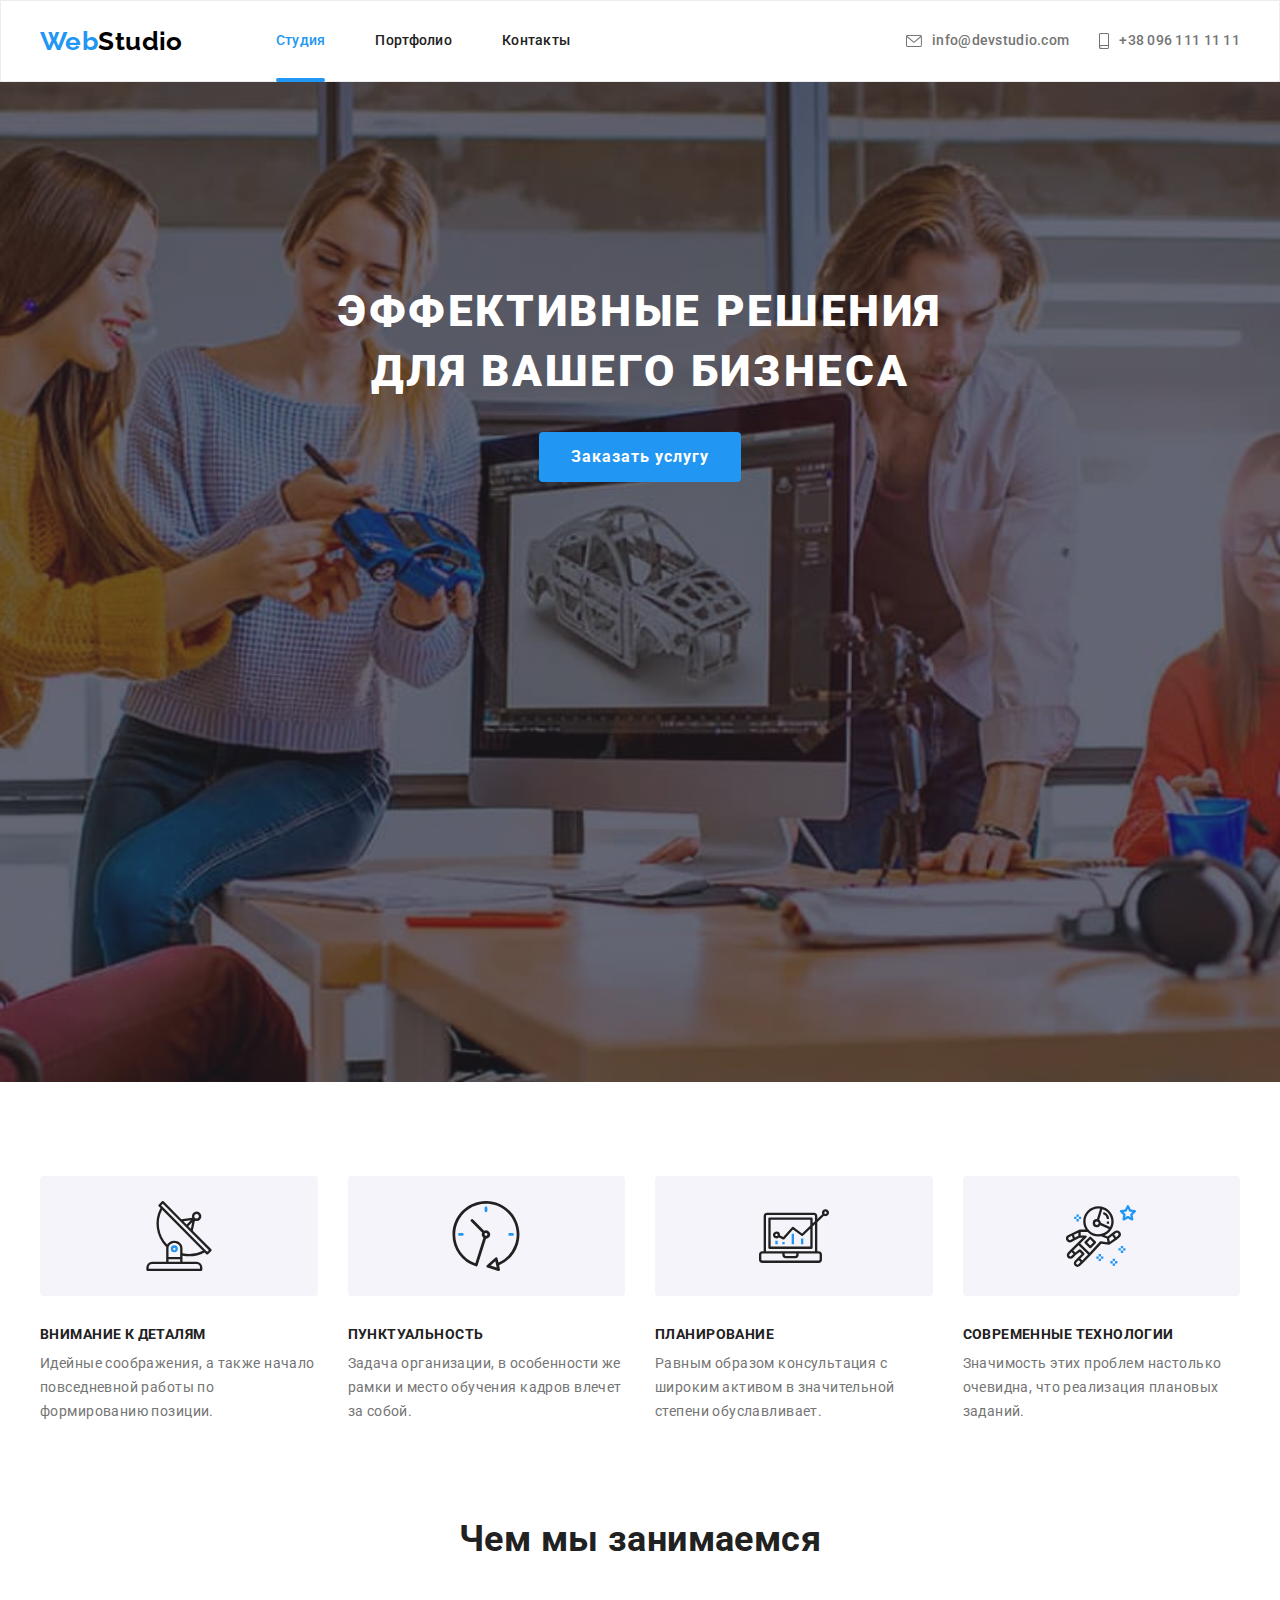
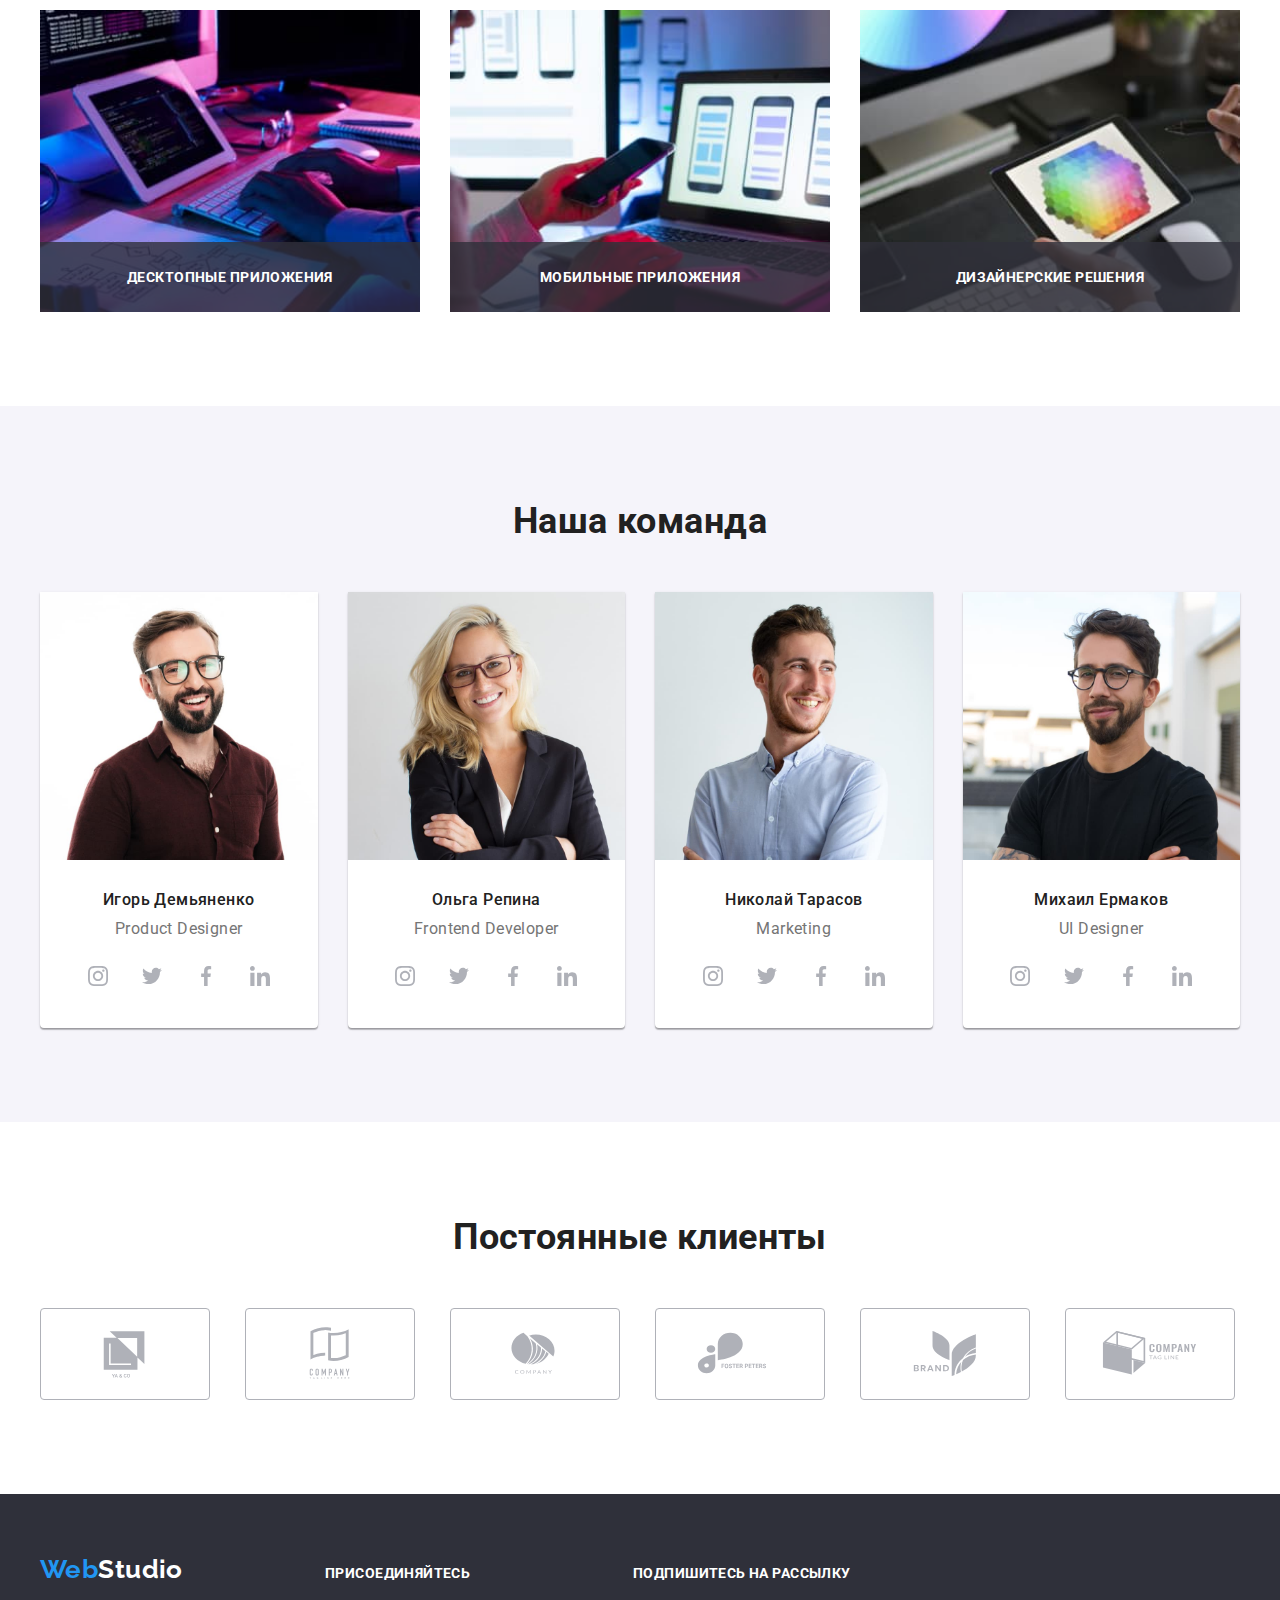
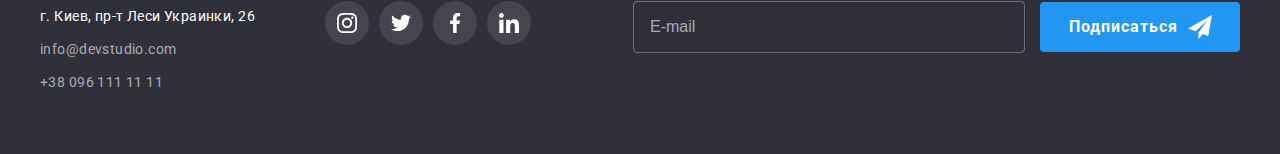
==== commit 35065c6d: "добавляет корректировки по структуре sass" ====
--- a/index.html
+++ b/index.html
@@ -11,7 +11,7 @@
     <link rel="stylesheet" href="https://cdnjs.cloudflare.com/ajax/libs/modern-normalize/1.1.0/modern-normalize.min.css" 
     integrity="sha512-wpPYUAdjBVSE4KJnH1VR1HeZfpl1ub8YT/NKx4PuQ5NmX2tKuGu6U/JRp5y+Y8XG2tV+wKQpNHVUX03MfMFn9Q==" 
     crossorigin="anonymous" referrerpolicy="no-referrer" />
-    <link rel="stylesheet" href="./css/styles.css" />
+    <link rel="stylesheet" href="./css/main.min.css" />
 </head>
 <body>
     <!--Шапка-->
@@ -19,7 +19,7 @@
         <div class="header__container container">
             <nav class="header__nav">
                 <a href="/" lang="en" class="logo link">
-                    Web<span class="header__logo-part">Studio</span>
+                    Web<span class="logo__header--black">Studio</span>
                 </a>
   
                 <ul class="header__list list">
@@ -51,22 +51,22 @@
         <section class="features">
             <div class="features__container container">
             <h2 class="features__title title-hidden">Особенности</h2>
-            <ul class="features__list list-section  list">
+            <ul class="features__list card-set list">
                 <li class="features__item item">
                     <h3 class="features__title title--secondary title">Внимание к деталям</h3>
-                    <p class="features__text text">Идейные соображения, а также начало повседневной работы по формированию позиции.</p>
+                    <p class="features__text">Идейные соображения, а также начало повседневной работы по формированию позиции.</p>
                 </li>
                 <li class="features__item item">
                     <h3 class="features__title title--secondary title">Пунктуальность</h3>
-                    <p class="features__text text">Задача организации, в особенности же рамки и место обучения кадров влечет за собой.</p>
+                    <p class="features__text">Задача организации, в особенности же рамки и место обучения кадров влечет за собой.</p>
                 </li>
                 <li class="features__item item">
                     <h3 class="features__title title--secondary title">Планирование</h3>
-                    <p class="features__text text">Равным образом консультация с широким активом в значительной степени обуславливает.</p>
+                    <p class="features__text">Равным образом консультация с широким активом в значительной степени обуславливает.</p>
                 </li>
                 <li class="features__item item">
                     <h3 class="features__title title--secondary title">Современные технологии</h3>
-                    <p class="features__text text">Значимость этих проблем настолько очевидна, что реализация плановых заданий.</p>
+                    <p class="features__text">Значимость этих проблем настолько очевидна, что реализация плановых заданий.</p>
                 </li>
             </ul>
             </div>
@@ -75,7 +75,7 @@
         <section class="functions section">
             <div class="functions__container container">
             <h2 class="functions__title section-title title">Чем мы занимаемся</h2>
-            <ul class="functions__section list-section list">
+            <ul class="functions__section card-set list">
                 <li class="functions__item item">
                     <h3 class="functions__label title--secondary title">Десктопные приложения</h3>
                     <img src="./images/box_1.jpg" alt="программирование" width="370"></li>
@@ -91,12 +91,12 @@
         <!--Команда-->
         <section class="team section">
             <div class="team__container container">
-                <h2 class="team__title title--primary title">Наша команда</h2>
-                <ul class="team__list list-section list">
+                <h2 class="team__title section-title title">Наша команда</h2>
+                <ul class="team__list card-set list">
                     <li class="team__item item">
                         <img src="./images/team_card_1.jpg" alt="Член команды" width="270" class="team__foto">
                             <h3 class="team__name">Игорь Демьяненко</h3>
-                            <p lang="en" class="team__text text">Product Designer</p>
+                            <p lang="en" class="team__text">Product Designer</p>
                             <ul class="social list">
                                 <li class="social__item">
                                     <a href="" class="social__link">
@@ -244,8 +244,8 @@
         <!-- Постоянные клиенты -->
         <section class="clients section">
             <div class="clients__container container">
-                <h2 class="clients__title title--primary title">Постоянные клиенты</h2>
-                <ul class="clients__list list-section list">
+                <h2 class="clients__title section-title title">Постоянные клиенты</h2>
+                <ul class="clients__list card-set list">
                     <li class="clients__item item">
                         <a href="" class="clients__link link">
                             <svg class="clients__icon" width="106" height="60">
@@ -290,8 +290,8 @@
     <footer class="footer">
         <div class="footer__container container">
             <div class="footer__box footer__box--left">
-                <a href="/" lang="en" class="logo footer__logo link">
-                    Web<span class="footer__logo-part">Studio</span>
+                <a href="/" lang="en" class="logo logo__footer link">
+                    Web<span class="logo__footer--white">Studio</span>
                 </a>
                 <address class="address">
                     <ul class="address__list list">
--- a/css/main.min.css
+++ b/css/main.min.css
@@ -0,0 +1,2 @@
+:root{--primary-text-color: #757575;--title-text-color: #212121;--accent-color: #2196F3;--primery-bg-color: #FFFFFF;--secondary-bg-color: #2F303A;--additional-bg-color: #F5F4FA;--header-logo-color: #000;--social-icon-color: #AFB1B8;--overlay-color: rgba(33, 150, 243, 0.9);--functions-bg-color: rgba(47, 48, 58, 0.8);--gradient-color: rgba(47, 48, 58, 0.4);--address-color: rgba(255, 255, 255, 0.6);--social-link-bg-color: rgba(255, 255, 255, 0.1);--backdrop-bg-color: rgba(0, 0, 0, 0.2);--textarea-color: rgba(117, 117, 117, 0.5);--form-border-color: rgba(33, 33, 33, 0.2);--card-gap: 30px;--card-item: 3;--timing-function: cubic-bezier(0.4, 0, 0.2, 1);--transit-time: 250ms}p,h1,h2,h3{margin:0}.link{display:block;text-decoration:none;color:inherit}.list{list-style:none;padding:0;margin:0}input,textarea{outline:none}img{display:block;width:100%;height:auto}body{margin:0;color:var(--primary-text-color);background-color:var(--primery-bg-color);font-family:'Roboto', sans-serif;font-style:normal;font-weight:400;font-size:14px;line-height:1.71;letter-spacing:0.03em}.title{color:var(--title-text-color);padding:0;margin:0}.title--secondary{margin-bottom:10px;font-size:14px;line-height:1.17;text-transform:uppercase}.card-set{display:-webkit-box;display:-ms-flexbox;display:flex;-ms-flex-wrap:wrap;flex-wrap:wrap;margin-top:calc(-1 * var(--card-gap));margin-left:calc(-1 * var(--card-gap))}.item{-ms-flex-preferred-size:calc(100% / var(--card-item) - var(--card-gap));flex-basis:calc(100% / var(--card-item) - var(--card-gap));margin-top:var(--card-gap);margin-left:var(--card-gap)}.section{padding-top:94px;padding-bottom:94px}.section-title{margin-bottom:50px;font-size:36px;line-height:1.17;text-align:center}.title-hidden{position:absolute;white-space:nowrap;width:1px;height:1px;margin:-1px;padding:0;overflow:hidden;border:0;clip:rect(0 0 0 0);-webkit-clip-path:inset(50%);clip-path:inset(50%)}.container{margin-left:auto;margin-right:auto;width:1200px;padding-left:15px;padding-right:15px}.button{padding:10px 32px;cursor:pointer;border-radius:4px;border-width:0;font-weight:700;font-size:16px;line-height:1.87;-webkit-box-align:center;-ms-flex-align:center;align-items:center;letter-spacing:0.06em;font-family:inherit;color:var(--primery-bg-color);background-color:var(--accent-color);-webkit-transition:background-color var(--transit-time) var(--timing-function);transition:background-color var(--transit-time) var(--timing-function)}.button:hover,.button:focus{background-color:#188CE8}.logo{color:var(--accent-color);font-family:"Raleway", sans-serif;font-weight:700;font-size:26px;line-height:1.19}.logo__header--black{color:var(--header-logo-color)}.logo__footer{display:block;margin-bottom:20px}.logo__footer--white{color:var(--primery-bg-color)}.social{display:-webkit-box;display:-ms-flexbox;display:flex;-webkit-box-pack:center;-ms-flex-pack:center;justify-content:center;margin-top:16px}.social__item:not(:last-child){margin-right:10px}.social__link{display:-webkit-box;display:-ms-flexbox;display:flex;-webkit-box-pack:center;-ms-flex-pack:center;justify-content:center;-webkit-box-align:center;-ms-flex-align:center;align-items:center;width:44px;height:44px;border-radius:50%;background-color:var(--primery-bg-color);color:var(--social-icon-color);-webkit-transition:background-color var(--transit-time) var(--timing-function),color var(--transit-time) var(--timing-function);transition:background-color var(--transit-time) var(--timing-function),color var(--transit-time) var(--timing-function)}.social__link:hover,.social__link:focus{background-color:var(--accent-color);color:var(--primery-bg-color)}.social__link--white{background-color:var(--social-link-bg-color);color:var(--primery-bg-color);-webkit-transition:background-color var(--transit-time) var(--timing-function);transition:background-color var(--transit-time) var(--timing-function)}.social__link--white:hover,.social__link--white:focus{background-color:var(--accent-color)}.social__icon{fill:currentColor}.backdrop{position:fixed;top:0;left:0;width:100%;height:100%;background-color:var(--backdrop-bg-color);-webkit-transition:visibility var(--transit-time) var(--timing-function),opacity var(--transit-time) var(--timing-function);transition:visibility var(--transit-time) var(--timing-function),opacity var(--transit-time) var(--timing-function)}.is-hidden{visibility:hidden;opacity:0;pointer-events:none}.modal{position:absolute;top:50%;left:50%;width:528px;min-height:581px;padding:40px;background-color:var(--primery-bg-color);border-radius:4px;-webkit-transform:translate(-50%, -50%) scale(1);transform:translate(-50%, -50%) scale(1);-webkit-transition:-webkit-transform var(--transit-time) var(--timing-function);transition:-webkit-transform var(--transit-time) var(--timing-function);transition:transform var(--transit-time) var(--timing-function);transition:transform var(--transit-time) var(--timing-function), -webkit-transform var(--transit-time) var(--timing-function)}.backdrop.is-hidden .modal{-webkit-transform:translate(-50%, -50%) scale(1.1);transform:translate(-50%, -50%) scale(1.1)}.btn-close{position:absolute;top:8px;right:8px;width:30px;height:30px;padding:0;margin-left:auto;background-color:var(--primery-bg-color);border:1px solid rgba(0,0,0,0.1);border-radius:50%;color:var(--header-logo-color);-webkit-transition:border-color var(--transit-time) var(--timing-function),color var(--transit-time) var(--timing-function);transition:border-color var(--transit-time) var(--timing-function),color var(--transit-time) var(--timing-function)}.btn-close:hover,.btn-close:focus{color:var(--accent-color)}.btn-close__icon{position:absolute;top:50%;left:50%;fill:currentColor;-webkit-transform:translate(-50%, -50%);transform:translate(-50%, -50%)}.form__title{margin-bottom:12px;font-weight:700;font-size:20px;line-height:1.15;text-align:center;color:var(--title-text-color)}.form__field{position:relative;display:-webkit-box;display:-ms-flexbox;display:flex;-webkit-box-orient:vertical;-webkit-box-direction:normal;-ms-flex-direction:column;flex-direction:column;margin-bottom:10px}.form__label{margin-bottom:4px;font-size:12px;line-height:1.17;letter-spacing:0.01em}.form__input{padding:12px 11px 12px 42px;border:1px solid var(--form-border-color);border-radius:4px;-webkit-transition:border var(--transit-time) var(--timing-function);transition:border var(--transit-time) var(--timing-function)}.form__input:focus,.form__input:hover{border:1px solid var(--accent-color)}.form__icon{position:absolute;top:50%;left:12px;display:inline-block;color:var(--title-text-color);fill:currentColor;-webkit-transition:color var(--transit-time) var(--timing-function);transition:color var(--transit-time) var(--timing-function)}.form__input:focus+.form__icon,.form__input:hover+.form__icon{color:var(--accent-color)}.form__field--bigger{margin-bottom:20px}.form__comment{resize:none;padding:12px 16px;border:1px solid var(--form-border-color);border-radius:4px;-webkit-transition:border var(--transit-time) var(--timing-function);transition:border var(--transit-time) var(--timing-function)}.form__comment::-webkit-input-placeholder{font-size:14px;line-height:1.14;letter-spacing:0.01em;color:var(--textarea-color)}.form__comment:-ms-input-placeholder{font-size:14px;line-height:1.14;letter-spacing:0.01em;color:var(--textarea-color)}.form__comment::-ms-input-placeholder{font-size:14px;line-height:1.14;letter-spacing:0.01em;color:var(--textarea-color)}.form__comment::placeholder{font-size:14px;line-height:1.14;letter-spacing:0.01em;color:var(--textarea-color)}.form__comment:focus,.form__comment:hover{border:1px solid var(--accent-color)}.policy{display:-webkit-box;display:-ms-flexbox;display:flex;-webkit-box-pack:center;-ms-flex-pack:center;justify-content:center;-webkit-box-align:center;-ms-flex-align:center;align-items:center;margin-bottom:30px}.policy__checkbox{position:absolute;width:1px;height:1px;margin:-1px;border:0;padding:0;clip:rect(0 0 0 0);overflow:hidden}.policy__icon{display:inline-block;width:16px;height:15px;border:2px solid var(--title-text-color);border-radius:2px;margin-right:7px;-webkit-transition:border var(--transit-time) var(--timing-function);transition:border var(--transit-time) var(--timing-function)}.policy__checkbox:checked+.policy__icon{background-image:url(../images/icon-check.svg);background-size:contain;background-color:#fff;background-origin:border-box;border:2px solid var(--accent-color)}.policy__checkbox:focus+.policy__icon,.policy__checkbox:hover+.policy__icon{border:2px solid var(--accent-color)}.policy__link{margin-left:5px;color:var(--accent-color)}.form__button{display:block;margin-left:auto;margin-right:auto;padding-left:56px;padding-right:55px}.header{border:1px solid #ECECEC}.header__container{display:-webkit-box;display:-ms-flexbox;display:flex;-webkit-box-align:center;-ms-flex-align:center;align-items:center}.header__nav{display:-webkit-box;display:-ms-flexbox;display:flex;-webkit-box-align:center;-ms-flex-align:center;align-items:center}.header__list{display:-webkit-box;display:-ms-flexbox;display:flex;-webkit-box-align:center;-ms-flex-align:center;align-items:center;margin-left:93px;color:var(--title-text-color)}.header__item:not(:last-child){margin-right:50px}.header__link{position:relative;padding-top:32px;padding-bottom:32px;font-weight:500;font-size:14px;line-height:1.14;letter-spacing:0.02em;-webkit-transition:color var(--transit-time) var(--timing-function);transition:color var(--transit-time) var(--timing-function)}.header__link--current::after{position:absolute;display:block;left:0;bottom:-1px;content:"";height:4px;width:100%;background-color:currentColor;border-radius:2px}.header__link:hover,.header__link:focus,.header__link--current{color:var(--accent-color)}.contacts{display:-webkit-box;display:-ms-flexbox;display:flex;-webkit-box-align:center;-ms-flex-align:center;align-items:center;margin-left:auto}.contacts__item:not(:last-child){margin-right:30px}.contacts__link{display:-webkit-box;display:-ms-flexbox;display:flex;-webkit-box-align:center;-ms-flex-align:center;align-items:center}.contacts__icon{margin-right:10px;fill:currentColor}.hero{padding-top:200px;padding-bottom:200px;text-align:center;max-width:1600px;height:600px;margin-left:auto;margin-right:auto;background-color:var(--secondary-bg-color);background-image:-webkit-gradient(linear, left top, left bottom, from(var(--gradient-color)), to(var(--gradient-color))),url("../images/overlay_img.jpg");background-image:linear-gradient(var(--gradient-color), var(--gradient-color)),url("../images/overlay_img.jpg");background-repeat:no-repeat;background-position:center;background-size:cover}.hero__title{max-width:696px;margin-bottom:30px;margin-right:auto;margin-left:auto;color:var(--primery-bg-color);font-weight:900;font-size:44px;line-height:1.36;letter-spacing:0.06em;text-transform:uppercase}.features{padding-top:94px;--card-item: 4}.features__item::before{display:block;content:"";height:120px;border-radius:4px;margin-bottom:var(--card-gap);background-size:70px;background-repeat:no-repeat;background-position:center;background-color:var(--additional-bg-color)}.features__item:nth-child(1)::before{background-image:url("../images/antenna.svg")}.features__item:nth-child(2)::before{background-image:url("../images/clock.svg")}.features__item:nth-child(3)::before{background-image:url("../images/diagram.svg")}.features__item:nth-child(4)::before{background-image:url("../images/astronaut.svg")}.functions__item{position:relative}.functions__label{position:absolute;bottom:0;margin-bottom:0;text-align:center;padding:27px 0;width:100%;color:var(--primery-bg-color);background-color:var(--functions-bg-color)}.team{font-size:16px;line-height:1.19;text-align:center;background-color:var(--additional-bg-color);--card-item: 4}.team__name{margin-bottom:10px;font-size:16px;font-weight:500;color:var(--title-text-color)}.team__item{background-color:var(--primery-bg-color);padding-bottom:30px;-webkit-box-shadow:0px 1px 3px rgba(0,0,0,0.12),0px 1px 1px rgba(0,0,0,0.14),0px 2px 1px rgba(0,0,0,0.2);box-shadow:0px 1px 3px rgba(0,0,0,0.12),0px 1px 1px rgba(0,0,0,0.14),0px 2px 1px rgba(0,0,0,0.2);border-radius:0px 0px 4px 4px}.team__foto{margin-bottom:var(--card-gap)}.clients{--card-item: 6}.clients__link{display:-webkit-box;display:-ms-flexbox;display:flex;-webkit-box-pack:center;-ms-flex-pack:center;justify-content:center;-webkit-box-align:center;-ms-flex-align:center;align-items:center;width:170px;height:92px;border:1px solid var(--social-icon-color);-webkit-box-sizing:border-box;box-sizing:border-box;border-radius:4px;color:var(--social-icon-color);-webkit-transition:border-color var(--transit-time) var(--timing-function),color var(--transit-time) var(--timing-function);transition:border-color var(--transit-time) var(--timing-function),color var(--transit-time) var(--timing-function)}.clients__link:hover,.clients__link:focus{border-color:var(--accent-color);color:var(--accent-color)}.clients__icon{fill:currentColor}.footer{padding-top:60px;padding-bottom:60px;background-color:var(--secondary-bg-color)}.footer__container{display:-webkit-box;display:-ms-flexbox;display:flex;-webkit-box-align:baseline;-ms-flex-align:baseline;align-items:baseline}.footer__box--left{margin-right:70px}.address{font-style:normal;font-size:14px;line-height:1.71}.address__item:not(:last-child){margin-bottom:9px}.address__link{color:var(--address-color);-webkit-transition:color var(--transit-time) var(--timing-function);transition:color var(--transit-time) var(--timing-function)}.address__link--white{color:var(--primery-bg-color)}.address__link:hover,.address__link:focus{color:var(--accent-color)}.footer__title{font-weight:700;color:var(--primery-bg-color);margin-bottom:20px}.footer__form{margin-left:auto}.footer__input{min-width:358px;padding:15px 16px;border:1px solid rgba(255,255,255,0.3);border-radius:4px;font-size:16px;line-height:1.25;background-color:inherit;color:var(--primery-bg-color);-webkit-transition:border var(--transit-time) var(--timing-function);transition:border var(--transit-time) var(--timing-function)}.footer__input::-webkit-input-placeholder{color:var(--address-color)}.footer__input:-ms-input-placeholder{color:var(--address-color)}.footer__input::-ms-input-placeholder{color:var(--address-color)}.footer__input::placeholder{color:var(--address-color)}.footer__input:focus,.footer__input:hover{border:1px solid var(--accent-color)}.footer__button{position:relative;margin-left:12px;padding-left:29px;padding-right:62px}.footer__icon{position:absolute;top:50%;-webkit-transform:translateY(-50%);transform:translateY(-50%);margin-left:10px}.portfolio__thumb{position:relative;overflow:hidden}.portfolio__thumb-text{position:absolute;top:0;left:0;height:100%;padding:63px 24px;background-color:var(--overlay-color);color:var(--primery-bg-color);font-size:18px;line-height:1.56;-webkit-transform:translateY(100%);transform:translateY(100%);-webkit-transition:-webkit-transform var(--transit-time) var(--timing-function);transition:-webkit-transform var(--transit-time) var(--timing-function);transition:transform var(--transit-time) var(--timing-function);transition:transform var(--transit-time) var(--timing-function), -webkit-transform var(--transit-time) var(--timing-function)}.portfolio__link:hover .portfolio__thumb-text,.portfolio__link:focus .portfolio__thumb-text{-webkit-transform:translateY(0);transform:translateY(0)}.portfolio__caption{padding:20px 24px;border:1px solid #EEEEEE;border-top:0}.portfolio__title{font-size:18px;line-height:2;letter-spacing:0.06em}.portfolio__text{margin-top:4px;color:inherit;font-size:16px;line-height:1.87}.portfolio__link{-webkit-transition:-webkit-box-shadow var(--transit-time) var(--timing-function);transition:-webkit-box-shadow var(--transit-time) var(--timing-function);transition:box-shadow var(--transit-time) var(--timing-function);transition:box-shadow var(--transit-time) var(--timing-function), -webkit-box-shadow var(--transit-time) var(--timing-function)}.portfolio__link:hover,.portfolio__link:focus{-webkit-box-shadow:0px 1px 1px rgba(0,0,0,0.12),0px 4px 4px rgba(0,0,0,0.06),1px 4px 6px rgba(0,0,0,0.16);box-shadow:0px 1px 1px rgba(0,0,0,0.12),0px 4px 4px rgba(0,0,0,0.06),1px 4px 6px rgba(0,0,0,0.16)}.portfolio__filter-list{display:-webkit-box;display:-ms-flexbox;display:flex;-webkit-box-pack:center;-ms-flex-pack:center;justify-content:center;margin-bottom:50px}.portfolio__filter-item:not(:last-child){margin-right:8px}.portfolio__button{padding:6px 22px;color:var(--title-text-color);background-color:var(--additional-bg-color);font-weight:500;font-size:16px;line-height:1.62;text-align:center;letter-spacing:0.03em;-webkit-transition:background-color var(--transit-time) var(--timing-function),color var(--transit-time) var(--timing-function),-webkit-box-shadow var(--transit-time) var(--timing-function);transition:background-color var(--transit-time) var(--timing-function),color var(--transit-time) var(--timing-function),-webkit-box-shadow var(--transit-time) var(--timing-function);transition:background-color var(--transit-time) var(--timing-function),color var(--transit-time) var(--timing-function),box-shadow var(--transit-time) var(--timing-function);transition:background-color var(--transit-time) var(--timing-function),color var(--transit-time) var(--timing-function),box-shadow var(--transit-time) var(--timing-function),-webkit-box-shadow var(--transit-time) var(--timing-function)}.portfolio__button:hover,.portfolio__button:focus,.portfolio__button--current{color:var(--primery-bg-color);background-color:var(--accent-color);-webkit-box-shadow:0px 3px 1px rgba(0,0,0,0.1),0px 1px 2px rgba(0,0,0,0.08),0px 2px 2px rgba(0,0,0,0.12);box-shadow:0px 3px 1px rgba(0,0,0,0.1),0px 1px 2px rgba(0,0,0,0.08),0px 2px 2px rgba(0,0,0,0.12)}
+/*# sourceMappingURL=main.min.css.map */